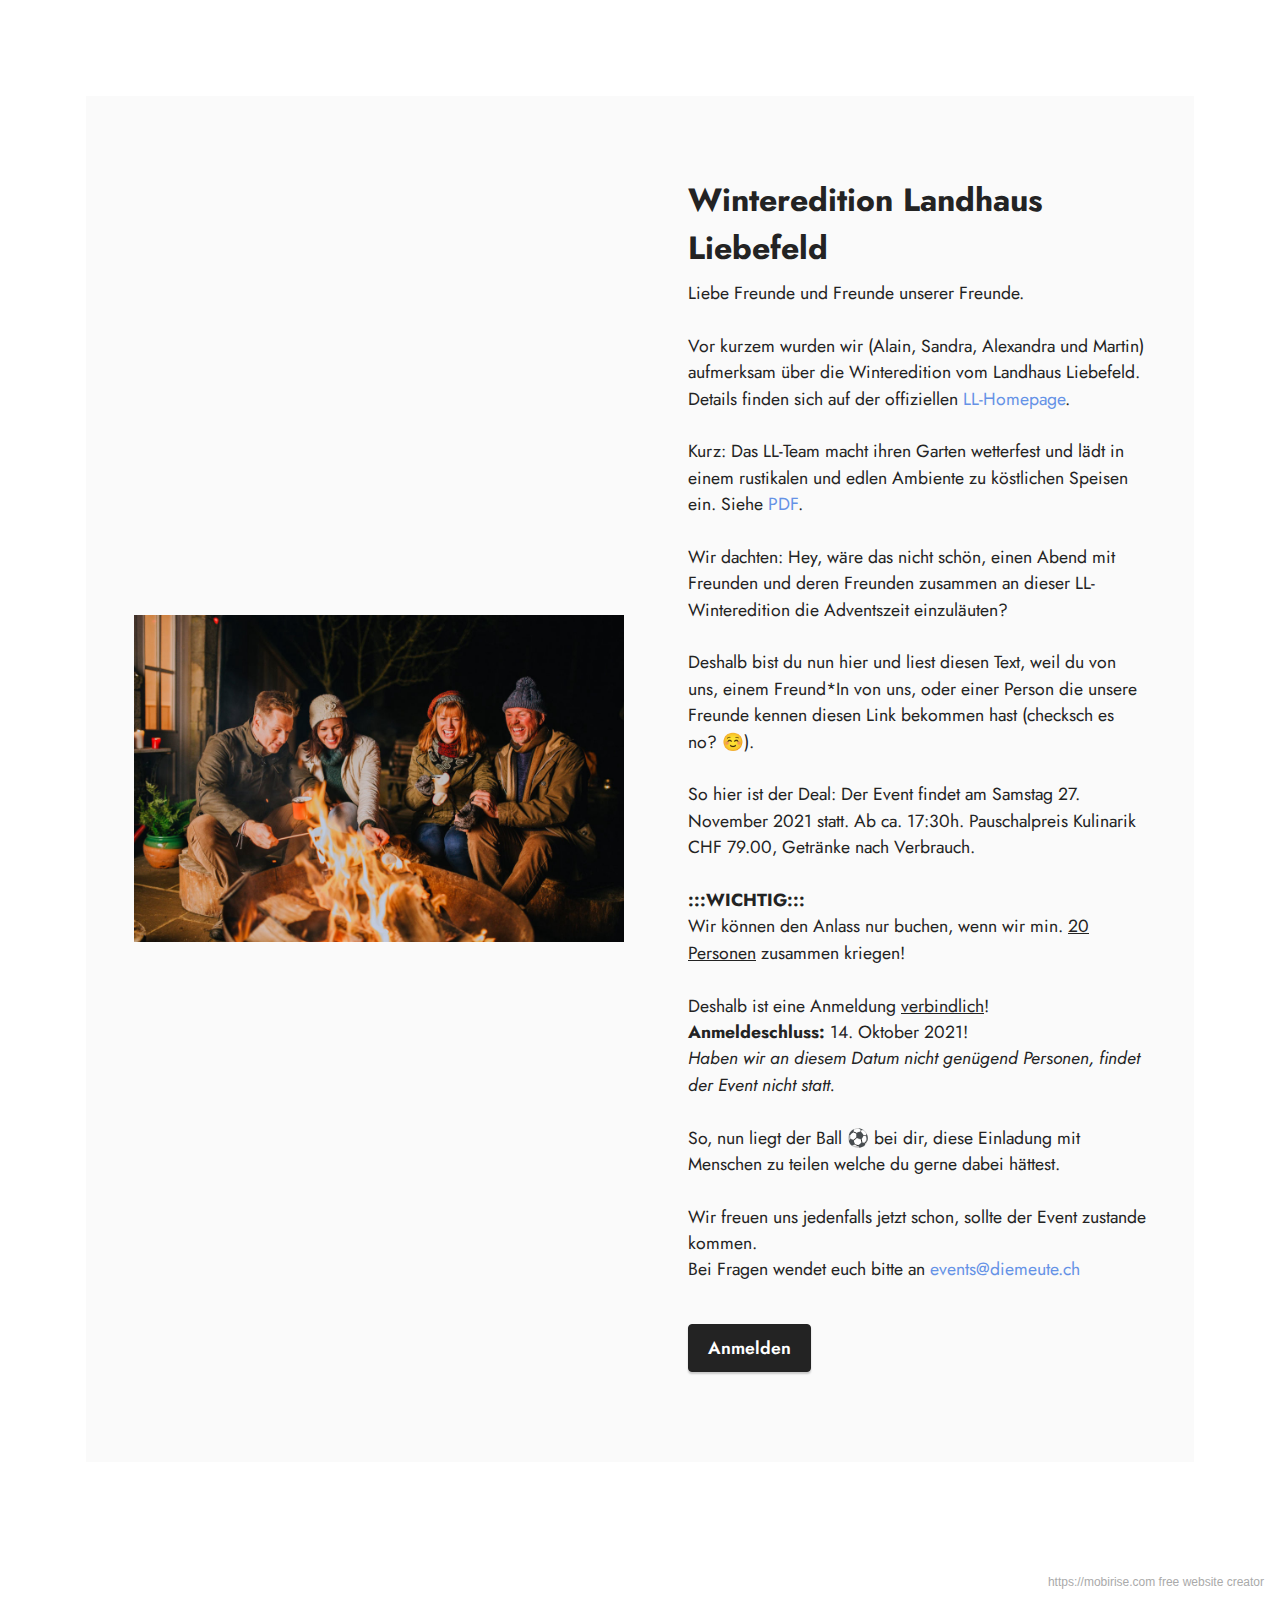
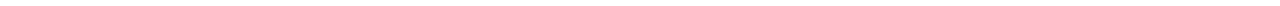
==== export/winter21.html @ 548702df "update" ====
<!DOCTYPE html>
<html  >
<head>
  <!-- Site made with Mobirise Website Builder v5.4.1, https://mobirise.com -->
  <meta charset="UTF-8">
  <meta http-equiv="X-UA-Compatible" content="IE=edge">
  <meta name="generator" content="Mobirise v5.4.1, mobirise.com">
  <meta name="viewport" content="width=device-width, initial-scale=1, minimum-scale=1">
  <link rel="shortcut icon" href="assets/images/logo5.png" type="image/x-icon">
  <meta name="description" content="Winter-Event Landhaus Liebefeld">
  
  
  <title>Winter-Event Landhaus Liebefeld</title>
  <link rel="stylesheet" href="assets/bootstrap/css/bootstrap.min.css">
  <link rel="stylesheet" href="assets/bootstrap/css/bootstrap-grid.min.css">
  <link rel="stylesheet" href="assets/bootstrap/css/bootstrap-reboot.min.css">
  <link rel="stylesheet" href="assets/theme/css/style.css">
  <link rel="preload" href="https://fonts.googleapis.com/css?family=Jost:100,200,300,400,500,600,700,800,900,100i,200i,300i,400i,500i,600i,700i,800i,900i&display=swap" as="style" onload="this.onload=null;this.rel='stylesheet'">
  <noscript><link rel="stylesheet" href="https://fonts.googleapis.com/css?family=Jost:100,200,300,400,500,600,700,800,900,100i,200i,300i,400i,500i,600i,700i,800i,900i&display=swap"></noscript>
  <link rel="preload" as="style" href="assets/mobirise/css/mbr-additional.css"><link rel="stylesheet" href="assets/mobirise/css/mbr-additional.css" type="text/css">
  
  
  
  
</head>
<body>

<!-- Analytics -->
<!-- Cloudflare Web Analytics --><script defer src='https://static.cloudflareinsights.com/beacon.min.js' data-cf-beacon='{"token": "193c8b70cf46403b97b9dc5d994a08aa"}'></script><!-- End Cloudflare Web Analytics -->
<!-- /Analytics -->


  
  <section data-bs-version="5.1" class="features16 cid-sJLNBkLVRf" id="features17-2">
    

    
    <div class="container">
        <div class="content-wrapper">
            <div class="row align-items-center">
                <div class="col-12 col-lg-6">
                    <div class="image-wrapper">
                        <img src="assets/images/55a46e72cff940a5026ecbb08f907d67-frontbild-website-1-1160x774.jpg" alt="bild leute um feuerschale">
                    </div>
                </div>
                <div class="col-12 col-lg">
                    <div class="text-wrapper">
                        <h6 class="card-title mbr-fonts-style display-5"><strong>Winteredition Landhaus Liebefeld</strong></h6>
                        <p class="mbr-text mbr-fonts-style mb-4 display-4">
                            Liebe Freunde und Freunde unserer Freunde.&nbsp;<br><br>Vor kurzem wurden wir (Alain, Sandra, Alexandra und Martin) aufmerksam über die Winteredition vom Landhaus Liebefeld. Details finden sich auf der offiziellen <a href="https://www.landhaus-liebefeld.ch/index.php/winteredition-landhaus" class="text-primary" target="_blank">LL-Homepage</a>.<br><br>Kurz: Das LL-Team macht ihren Garten wetterfest und lädt in einem rustikalen und edlen Ambiente zu köstlichen Speisen ein. Siehe <a href="https://www.landhaus-liebefeld.ch/images/Downloads/NEW_Winteredition_Landhaus_Liebefeld.pdf" class="text-primary" target="_blank">PDF</a>.<br><br>Wir dachten: Hey, wäre das nicht schön, einen Abend mit Freunden und deren Freunden zusammen an dieser LL-Winteredition die Adventszeit einzuläuten?<br><br>Deshalb bist du nun hier und liest diesen Text, weil du von uns, einem Freund*In von uns, oder einer Person die unsere Freunde kennen diesen Link bekommen hast (checksch es no? ☺️).<br><br>So hier ist der Deal: Der Event findet am Samstag 27. November 2021 statt. Ab ca. 17:30h. Pauschalpreis Kulinarik CHF 79.00, Getränke nach Verbrauch.&nbsp;<br><br><strong>:::WICHTIG:::</strong><br>Wir können den Anlass nur buchen, wenn wir min. <u style="">20 Personen</u> zusammen kriegen!&nbsp;<br><br>Deshalb ist eine Anmeldung <u>verbindlich</u>! <br><strong>Anmeldeschluss:</strong> 14. Oktober 2021! <br><em>Haben wir an diesem Datum nicht genügend Personen, findet der Event nicht statt.&nbsp;</em><br><br>So, nun liegt der Ball ⚽️ bei dir, diese Einladung mit Menschen zu teilen welche du gerne dabei hättest.<br><br>Wir freuen uns jedenfalls jetzt schon, sollte der Event zustande kommen.<br>Bei Fragen wendet euch bitte an <a href="mailto:events@diemeute.ch" class="text-primary">events@diemeute.ch</a></p>
                        <div class="mbr-section-btn mt-3"><a class="btn btn-black display-4" href="https://mobiri.se">Anmelden</a></div>
                    </div>
                </div>
            </div>
        </div>
    </div>
</section><section style="background-color: #fff; font-family: -apple-system, BlinkMacSystemFont, 'Segoe UI', 'Roboto', 'Helvetica Neue', Arial, sans-serif; color:#aaa; font-size:12px; padding: 0; align-items: center; display: flex;"><a href="https://mobirise.site/a" style="flex: 1 1; height: 3rem; padding-left: 1rem;"></a><p style="flex: 0 0 auto; margin:0; padding-right:1rem;"><a href="https://mobirise.site" style="color:#aaa;">https://mobirise.com</a> free website creator</p></section><script src="assets/bootstrap/js/bootstrap.bundle.min.js"></script>  <script src="assets/smoothscroll/smooth-scroll.js"></script>  <script src="assets/ytplayer/index.js"></script>  <script src="assets/theme/js/script.js"></script>  
  
  
</body>
</html>
---- export/assets/theme/css/style.css ----
@charset "UTF-8";
section {
  background-color: #ffffff;
}

body {
  font-style: normal;
  line-height: 1.5;
  font-weight: 400;
  color: #232323;
  position: relative;
}

button {
  background-color: transparent;
  border-color: transparent;
}

section,
.container,
.container-fluid {
  position: relative;
  word-wrap: break-word;
}

a.mbr-iconfont:hover {
  text-decoration: none;
}

.article .lead p,
.article .lead ul,
.article .lead ol,
.article .lead pre,
.article .lead blockquote {
  margin-bottom: 0;
}

a {
  font-style: normal;
  font-weight: 400;
  cursor: pointer;
}
a, a:hover {
  text-decoration: none;
}

.mbr-section-title {
  font-style: normal;
  line-height: 1.3;
}

.mbr-section-subtitle {
  line-height: 1.3;
}

.mbr-text {
  font-style: normal;
  line-height: 1.7;
}

h1,
h2,
h3,
h4,
h5,
h6,
.display-1,
.display-2,
.display-4,
.display-5,
.display-7,
span,
p,
a {
  line-height: 1;
  word-break: break-word;
  word-wrap: break-word;
  font-weight: 400;
}

b,
strong {
  font-weight: bold;
}

input:-webkit-autofill, input:-webkit-autofill:hover, input:-webkit-autofill:focus, input:-webkit-autofill:active {
  transition-delay: 9999s;
  -webkit-transition-property: background-color, color;
  transition-property: background-color, color;
}

textarea[type=hidden] {
  display: none;
}

section {
  background-position: 50% 50%;
  background-repeat: no-repeat;
  background-size: cover;
}
section .mbr-background-video,
section .mbr-background-video-preview {
  position: absolute;
  bottom: 0;
  left: 0;
  right: 0;
  top: 0;
}

.hidden {
  visibility: hidden;
}

.mbr-z-index20 {
  z-index: 20;
}

/*! Base colors */
.mbr-white {
  color: #ffffff;
}

.mbr-black {
  color: #111111;
}

.mbr-bg-white {
  background-color: #ffffff;
}

.mbr-bg-black {
  background-color: #000000;
}

/*! Text-aligns */
.align-left {
  text-align: left;
}

.align-center {
  text-align: center;
}

.align-right {
  text-align: right;
}

/*! Font-weight  */
.mbr-light {
  font-weight: 300;
}

.mbr-regular {
  font-weight: 400;
}

.mbr-semibold {
  font-weight: 500;
}

.mbr-bold {
  font-weight: 700;
}

/*! Media  */
.media-content {
  flex-basis: 100%;
}

.media-container-row {
  display: flex;
  flex-direction: row;
  flex-wrap: wrap;
  justify-content: center;
  align-content: center;
  align-items: start;
}
.media-container-row .media-size-item {
  width: 400px;
}

.media-container-column {
  display: flex;
  flex-direction: column;
  flex-wrap: wrap;
  justify-content: center;
  align-content: center;
  align-items: stretch;
}
.media-container-column > * {
  width: 100%;
}

@media (min-width: 992px) {
  .media-container-row {
    flex-wrap: nowrap;
  }
}
figure {
  margin-bottom: 0;
  overflow: hidden;
}

figure[mbr-media-size] {
  transition: width 0.1s;
}

img,
iframe {
  display: block;
  width: 100%;
}

.card {
  background-color: transparent;
  border: none;
}

.card-box {
  width: 100%;
}

.card-img {
  text-align: center;
  flex-shrink: 0;
  -webkit-flex-shrink: 0;
}

.media {
  max-width: 100%;
  margin: 0 auto;
}

.mbr-figure {
  align-self: center;
}

.media-container > div {
  max-width: 100%;
}

.mbr-figure img,
.card-img img {
  width: 100%;
}

@media (max-width: 991px) {
  .media-size-item {
    width: auto !important;
  }

  .media {
    width: auto;
  }

  .mbr-figure {
    width: 100% !important;
  }
}
/*! Buttons */
.mbr-section-btn {
  margin-left: -0.6rem;
  margin-right: -0.6rem;
  font-size: 0;
}

.btn {
  font-weight: 600;
  border-width: 1px;
  font-style: normal;
  margin: 0.6rem 0.6rem;
  white-space: normal;
  transition: all 0.2s ease-in-out;
  display: inline-flex;
  align-items: center;
  justify-content: center;
  word-break: break-word;
}

.btn-sm {
  font-weight: 600;
  letter-spacing: 0px;
  transition: all 0.3s ease-in-out;
}

.btn-md {
  font-weight: 600;
  letter-spacing: 0px;
  transition: all 0.3s ease-in-out;
}

.btn-lg {
  font-weight: 600;
  letter-spacing: 0px;
  transition: all 0.3s ease-in-out;
}

.btn-form {
  margin: 0;
}
.btn-form:hover {
  cursor: pointer;
}

nav .mbr-section-btn {
  margin-left: 0rem;
  margin-right: 0rem;
}

/*! Btn icon margin */
.btn .mbr-iconfont,
.btn.btn-sm .mbr-iconfont {
  order: 1;
  cursor: pointer;
  margin-left: 0.5rem;
  vertical-align: sub;
}

.btn.btn-md .mbr-iconfont,
.btn.btn-md .mbr-iconfont {
  margin-left: 0.8rem;
}

.mbr-regular {
  font-weight: 400;
}

.mbr-semibold {
  font-weight: 500;
}

.mbr-bold {
  font-weight: 700;
}

[type=submit] {
  -webkit-appearance: none;
}

/*! Full-screen */
.mbr-fullscreen .mbr-overlay {
  min-height: 100vh;
}

.mbr-fullscreen {
  display: flex;
  display: -moz-flex;
  display: -ms-flex;
  display: -o-flex;
  align-items: center;
  min-height: 100vh;
  padding-top: 3rem;
  padding-bottom: 3rem;
}

/*! Map */
.map {
  height: 25rem;
  position: relative;
}
.map iframe {
  width: 100%;
  height: 100%;
}

/*! Scroll to top arrow */
.mbr-arrow-up {
  bottom: 25px;
  right: 90px;
  position: fixed;
  text-align: right;
  z-index: 5000;
  color: #ffffff;
  font-size: 22px;
}

.mbr-arrow-up a {
  background: rgba(0, 0, 0, 0.2);
  border-radius: 50%;
  color: #fff;
  display: inline-block;
  height: 60px;
  width: 60px;
  border: 2px solid #fff;
  outline-style: none !important;
  position: relative;
  text-decoration: none;
  transition: all 0.3s ease-in-out;
  cursor: pointer;
  text-align: center;
}
.mbr-arrow-up a:hover {
  background-color: rgba(0, 0, 0, 0.4);
}
.mbr-arrow-up a i {
  line-height: 60px;
}

.mbr-arrow-up-icon {
  display: block;
  color: #fff;
}

.mbr-arrow-up-icon::before {
  content: "›";
  display: inline-block;
  font-family: serif;
  font-size: 22px;
  line-height: 1;
  font-style: normal;
  position: relative;
  top: 6px;
  left: -4px;
  transform: rotate(-90deg);
}

/*! Arrow Down */
.mbr-arrow {
  position: absolute;
  bottom: 45px;
  left: 50%;
  width: 60px;
  height: 60px;
  cursor: pointer;
  background-color: rgba(80, 80, 80, 0.5);
  border-radius: 50%;
  transform: translateX(-50%);
}
@media (max-width: 767px) {
  .mbr-arrow {
    display: none;
  }
}
.mbr-arrow > a {
  display: inline-block;
  text-decoration: none;
  outline-style: none;
  -webkit-animation: arrowdown 1.7s ease-in-out infinite;
          animation: arrowdown 1.7s ease-in-out infinite;
  color: #ffffff;
}
.mbr-arrow > a > i {
  position: absolute;
  top: -2px;
  left: 15px;
  font-size: 2rem;
}

#scrollToTop a i::before {
  content: "";
  position: absolute;
  display: block;
  border-bottom: 2.5px solid #fff;
  border-left: 2.5px solid #fff;
  width: 27.8%;
  height: 27.8%;
  left: 50%;
  top: 51%;
  transform: translateY(-30%) translateX(-50%) rotate(135deg);
}

@keyframes arrowdown {
  0% {
    transform: translateY(0px);
  }
  50% {
    transform: translateY(-5px);
  }
  100% {
    transform: translateY(0px);
  }
}
@-webkit-keyframes arrowdown {
  0% {
    transform: translateY(0px);
  }
  50% {
    transform: translateY(-5px);
  }
  100% {
    transform: translateY(0px);
  }
}
@media (max-width: 500px) {
  .mbr-arrow-up {
    left: 0;
    right: 0;
    text-align: center;
  }
}
/*Gradients animation*/
@keyframes gradient-animation {
  from {
    background-position: 0% 100%;
    -webkit-animation-timing-function: ease-in-out;
            animation-timing-function: ease-in-out;
  }
  to {
    background-position: 100% 0%;
    -webkit-animation-timing-function: ease-in-out;
            animation-timing-function: ease-in-out;
  }
}
@-webkit-keyframes gradient-animation {
  from {
    background-position: 0% 100%;
    -webkit-animation-timing-function: ease-in-out;
            animation-timing-function: ease-in-out;
  }
  to {
    background-position: 100% 0%;
    -webkit-animation-timing-function: ease-in-out;
            animation-timing-function: ease-in-out;
  }
}
.bg-gradient {
  background-size: 200% 200%;
  animation: gradient-animation 5s infinite alternate;
  -webkit-animation: gradient-animation 5s infinite alternate;
}

.menu .navbar-brand {
  display: -webkit-flex;
}
.menu .navbar-brand span {
  display: flex;
  display: -webkit-flex;
}
.menu .navbar-brand .navbar-caption-wrap {
  display: -webkit-flex;
}
.menu .navbar-brand .navbar-logo img {
  display: -webkit-flex;
  width: auto;
}
@media (min-width: 768px) and (max-width: 991px) {
  .menu .navbar-toggleable-sm .navbar-nav {
    display: -ms-flexbox;
  }
}
@media (max-width: 991px) {
  .menu .navbar-collapse {
    max-height: 93.5vh;
  }
  .menu .navbar-collapse.show {
    overflow: auto;
  }
}
@media (min-width: 992px) {
  .menu .navbar-nav.nav-dropdown {
    display: -webkit-flex;
  }
  .menu .navbar-toggleable-sm .navbar-collapse {
    display: -webkit-flex !important;
  }
  .menu .collapsed .navbar-collapse {
    max-height: 93.5vh;
  }
  .menu .collapsed .navbar-collapse.show {
    overflow: auto;
  }
}
@media (max-width: 767px) {
  .menu .navbar-collapse {
    max-height: 80vh;
  }
}

.nav-link .mbr-iconfont {
  margin-right: 0.5rem;
}

.navbar {
  display: -webkit-flex;
  -webkit-flex-wrap: wrap;
  -webkit-align-items: center;
  -webkit-justify-content: space-between;
}

.navbar-collapse {
  -webkit-flex-basis: 100%;
  -webkit-flex-grow: 1;
  -webkit-align-items: center;
}

.nav-dropdown .link {
  padding: 0.667em 1.667em !important;
  margin: 0 !important;
}

.nav {
  display: -webkit-flex;
  -webkit-flex-wrap: wrap;
}

.row {
  display: -webkit-flex;
  -webkit-flex-wrap: wrap;
}

.justify-content-center {
  -webkit-justify-content: center;
}

.form-inline {
  display: -webkit-flex;
}

.card-wrapper {
  -webkit-flex: 1;
}

.carousel-control {
  z-index: 10;
  display: -webkit-flex;
}

.carousel-controls {
  display: -webkit-flex;
}

.media {
  display: -webkit-flex;
}

.form-group:focus {
  outline: none;
}

.jq-selectbox__select {
  padding: 7px 0;
  position: relative;
}

.jq-selectbox__dropdown {
  overflow: hidden;
  border-radius: 10px;
  position: absolute;
  top: 100%;
  left: 0 !important;
  width: 100% !important;
}

.jq-selectbox__trigger-arrow {
  right: 0;
  transform: translateY(-50%);
}

.jq-selectbox li {
  padding: 1.07em 0.5em;
}

input[type=range] {
  padding-left: 0 !important;
  padding-right: 0 !important;
}

.modal-dialog,
.modal-content {
  height: 100%;
}

.modal-dialog .carousel-inner {
  height: calc(100vh - 1.75rem);
}
@media (max-width: 575px) {
  .modal-dialog .carousel-inner {
    height: calc(100vh - 1rem);
  }
}

.carousel-item {
  text-align: center;
}

.carousel-item img {
  margin: auto;
}

.navbar-toggler {
  align-self: flex-start;
  padding: 0.25rem 0.75rem;
  font-size: 1.25rem;
  line-height: 1;
  background: transparent;
  border: 1px solid transparent;
  border-radius: 0.25rem;
}

.navbar-toggler:focus,
.navbar-toggler:hover {
  text-decoration: none;
  box-shadow: none;
}

.navbar-toggler-icon {
  display: inline-block;
  width: 1.5em;
  height: 1.5em;
  vertical-align: middle;
  content: "";
  background: no-repeat center center;
  background-size: 100% 100%;
}

.navbar-toggler-left {
  position: absolute;
  left: 1rem;
}

.navbar-toggler-right {
  position: absolute;
  right: 1rem;
}

.card-img {
  width: auto;
}

.menu .navbar.collapsed:not(.beta-menu) {
  flex-direction: column;
}

.carousel-item.active,
.carousel-item-next,
.carousel-item-prev {
  display: flex;
}

.note-air-layout .dropup .dropdown-menu,
.note-air-layout .navbar-fixed-bottom .dropdown .dropdown-menu {
  bottom: initial !important;
}

html,
body {
  height: auto;
  min-height: 100vh;
}

.dropup .dropdown-toggle::after {
  display: none;
}

.form-asterisk {
  font-family: initial;
  position: absolute;
  top: -2px;
  font-weight: normal;
}

.form-control-label {
  position: relative;
  cursor: pointer;
  margin-bottom: 0.357em;
  padding: 0;
}

.alert {
  color: #ffffff;
  border-radius: 0;
  border: 0;
  font-size: 1.1rem;
  line-height: 1.5;
  margin-bottom: 1.875rem;
  padding: 1.25rem;
  position: relative;
  text-align: center;
}
.alert.alert-form::after {
  background-color: inherit;
  bottom: -7px;
  content: "";
  display: block;
  height: 14px;
  left: 50%;
  margin-left: -7px;
  position: absolute;
  transform: rotate(45deg);
  width: 14px;
}

.form-control {
  background-color: #ffffff;
  background-clip: border-box;
  color: #232323;
  line-height: 1rem !important;
  height: auto;
  padding: 0.6rem 1.2rem;
  transition: border-color 0.25s ease 0s;
  border: 1px solid transparent !important;
  border-radius: 4px;
  box-shadow: rgba(0, 0, 0, 0.07) 0px 1px 1px 0px, rgba(0, 0, 0, 0.07) 0px 1px 3px 0px, rgba(0, 0, 0, 0.03) 0px 0px 0px 1px;
}
.form-active .form-control:invalid {
  border-color: red;
}

form .row {
  margin-left: -0.6rem;
  margin-right: -0.6rem;
}
form .row [class*=col] {
  padding-left: 0.6rem;
  padding-right: 0.6rem;
}

form .mbr-section-btn {
  margin: 0;
  padding-left: 0.6rem;
  padding-right: 0.6rem;
}

form .btn {
  display: flex;
  padding: 0.6rem 1.2rem;
  margin: 0;
}

form .form-check-input {
  margin-top: 0.5;
}

textarea.form-control {
  line-height: 1.5rem !important;
}

.form-group {
  margin-bottom: 1.2rem;
}

.form-control,
form .btn {
  min-height: 48px;
}

.gdpr-block label span.textGDPR input[name=gdpr] {
  top: 7px;
}

.form-control:focus {
  box-shadow: none;
}

:focus {
  outline: none;
}

.mbr-overlay {
  background-color: #000;
  bottom: 0;
  left: 0;
  opacity: 0.5;
  position: absolute;
  right: 0;
  top: 0;
  z-index: 0;
  pointer-events: none;
}

blockquote {
  font-style: italic;
  padding: 3rem;
  font-size: 1.09rem;
  position: relative;
  border-left: 3px solid;
}

ul,
ol,
pre,
blockquote {
  margin-bottom: 2.3125rem;
}

.mt-4 {
  margin-top: 2rem !important;
}

.mb-4 {
  margin-bottom: 2rem !important;
}

@media (min-width: 992px) {
  .container {
    padding-left: 16px;
    padding-right: 16px;
  }

  .row {
    margin-left: -16px;
    margin-right: -16px;
  }
  .row > [class*=col] {
    padding-left: 16px;
    padding-right: 16px;
  }
}
@media (min-width: 768px) {
  .container-fluid {
    padding-left: 32px;
    padding-right: 32px;
  }
}
@media (min-width: 768px) and (max-width: 991px) {
  .mbr-container {
    padding-left: 32px;
    padding-right: 32px;
  }
}
@media (max-width: 767px) {
  .mbr-container {
    padding-left: 16px;
    padding-right: 16px;
  }
}
.card-wrapper,
.item-wrapper {
  overflow: hidden;
}

.app-video-wrapper > img {
  opacity: 1;
}

.item {
  position: relative;
}

.dropdown-menu .dropdown-menu {
  left: 100%;
}

.dropdown-item + .dropdown-menu {
  display: none;
}

.dropdown-item:hover + .dropdown-menu,
.dropdown-menu:hover {
  display: block;
}.engine {
	position: absolute;
	text-indent: -2400px;
	text-align: center;
	padding: 0;
	top: 0;
	left: -2400px;
}
---- export/assets/mobirise/css/mbr-additional.css ----
body {
  font-family: Jost;
}
.display-1 {
  font-family: 'Jost', sans-serif;
  font-size: 4.6rem;
  line-height: 1.1;
}
.display-1 > .mbr-iconfont {
  font-size: 5.75rem;
}
.display-2 {
  font-family: 'Jost', sans-serif;
  font-size: 3rem;
  line-height: 1.1;
}
.display-2 > .mbr-iconfont {
  font-size: 3.75rem;
}
.display-4 {
  font-family: 'Jost', sans-serif;
  font-size: 1.1rem;
  line-height: 1.5;
}
.display-4 > .mbr-iconfont {
  font-size: 1.375rem;
}
.display-5 {
  font-family: 'Jost', sans-serif;
  font-size: 2rem;
  line-height: 1.5;
}
.display-5 > .mbr-iconfont {
  font-size: 2.5rem;
}
.display-7 {
  font-family: 'Jost', sans-serif;
  font-size: 1.2rem;
  line-height: 1.5;
}
.display-7 > .mbr-iconfont {
  font-size: 1.5rem;
}
/* ---- Fluid typography for mobile devices ---- */
/* 1.4 - font scale ratio ( bootstrap == 1.42857 ) */
/* 100vw - current viewport width */
/* (48 - 20)  48 == 48rem == 768px, 20 == 20rem == 320px(minimal supported viewport) */
/* 0.65 - min scale variable, may vary */
@media (max-width: 992px) {
  .display-1 {
    font-size: 3.68rem;
  }
}
@media (max-width: 768px) {
  .display-1 {
    font-size: 3.22rem;
    font-size: calc( 2.26rem + (4.6 - 2.26) * ((100vw - 20rem) / (48 - 20)));
    line-height: calc( 1.1 * (2.26rem + (4.6 - 2.26) * ((100vw - 20rem) / (48 - 20))));
  }
  .display-2 {
    font-size: 2.4rem;
    font-size: calc( 1.7rem + (3 - 1.7) * ((100vw - 20rem) / (48 - 20)));
    line-height: calc( 1.3 * (1.7rem + (3 - 1.7) * ((100vw - 20rem) / (48 - 20))));
  }
  .display-4 {
    font-size: 0.88rem;
    font-size: calc( 1.0350000000000001rem + (1.1 - 1.0350000000000001) * ((100vw - 20rem) / (48 - 20)));
    line-height: calc( 1.4 * (1.0350000000000001rem + (1.1 - 1.0350000000000001) * ((100vw - 20rem) / (48 - 20))));
  }
  .display-5 {
    font-size: 1.6rem;
    font-size: calc( 1.35rem + (2 - 1.35) * ((100vw - 20rem) / (48 - 20)));
    line-height: calc( 1.4 * (1.35rem + (2 - 1.35) * ((100vw - 20rem) / (48 - 20))));
  }
  .display-7 {
    font-size: 0.96rem;
    font-size: calc( 1.07rem + (1.2 - 1.07) * ((100vw - 20rem) / (48 - 20)));
    line-height: calc( 1.4 * (1.07rem + (1.2 - 1.07) * ((100vw - 20rem) / (48 - 20))));
  }
}
/* Buttons */
.btn {
  padding: 0.6rem 1.2rem;
  border-radius: 4px;
}
.btn-sm {
  padding: 0.6rem 1.2rem;
  border-radius: 4px;
}
.btn-md {
  padding: 0.6rem 1.2rem;
  border-radius: 4px;
}
.btn-lg {
  padding: 1rem 2.6rem;
  border-radius: 4px;
}
.bg-primary {
  background-color: #6592e6 !important;
}
.bg-success {
  background-color: #40b0bf !important;
}
.bg-info {
  background-color: #47b5ed !important;
}
.bg-warning {
  background-color: #ffe161 !important;
}
.bg-danger {
  background-color: #ff9966 !important;
}
.btn-primary,
.btn-primary:active {
  background-color: #6592e6 !important;
  border-color: #6592e6 !important;
  color: #ffffff !important;
  box-shadow: 0 2px 2px 0 rgba(0, 0, 0, 0.2);
}
.btn-primary:hover,
.btn-primary:focus,
.btn-primary.focus,
.btn-primary.active {
  color: #ffffff !important;
  background-color: #2260d2 !important;
  border-color: #2260d2 !important;
  box-shadow: 0 2px 5px 0 rgba(0, 0, 0, 0.2);
}
.btn-primary.disabled,
.btn-primary:disabled {
  color: #ffffff !important;
  background-color: #2260d2 !important;
  border-color: #2260d2 !important;
}
.btn-secondary,
.btn-secondary:active {
  background-color: #ff6666 !important;
  border-color: #ff6666 !important;
  color: #ffffff !important;
  box-shadow: 0 2px 2px 0 rgba(0, 0, 0, 0.2);
}
.btn-secondary:hover,
.btn-secondary:focus,
.btn-secondary.focus,
.btn-secondary.active {
  color: #ffffff !important;
  background-color: #ff0f0f !important;
  border-color: #ff0f0f !important;
  box-shadow: 0 2px 5px 0 rgba(0, 0, 0, 0.2);
}
.btn-secondary.disabled,
.btn-secondary:disabled {
  color: #ffffff !important;
  background-color: #ff0f0f !important;
  border-color: #ff0f0f !important;
}
.btn-info,
.btn-info:active {
  background-color: #47b5ed !important;
  border-color: #47b5ed !important;
  color: #ffffff !important;
  box-shadow: 0 2px 2px 0 rgba(0, 0, 0, 0.2);
}
.btn-info:hover,
.btn-info:focus,
.btn-info.focus,
.btn-info.active {
  color: #ffffff !important;
  background-color: #148cca !important;
  border-color: #148cca !important;
  box-shadow: 0 2px 5px 0 rgba(0, 0, 0, 0.2);
}
.btn-info.disabled,
.btn-info:disabled {
  color: #ffffff !important;
  background-color: #148cca !important;
  border-color: #148cca !important;
}
.btn-success,
.btn-success:active {
  background-color: #40b0bf !important;
  border-color: #40b0bf !important;
  color: #ffffff !important;
  box-shadow: 0 2px 2px 0 rgba(0, 0, 0, 0.2);
}
.btn-success:hover,
.btn-success:focus,
.btn-success.focus,
.btn-success.active {
  color: #ffffff !important;
  background-color: #2a747e !important;
  border-color: #2a747e !important;
  box-shadow: 0 2px 5px 0 rgba(0, 0, 0, 0.2);
}
.btn-success.disabled,
.btn-success:disabled {
  color: #ffffff !important;
  background-color: #2a747e !important;
  border-color: #2a747e !important;
}
.btn-warning,
.btn-warning:active {
  background-color: #ffe161 !important;
  border-color: #ffe161 !important;
  color: #614f00 !important;
  box-shadow: 0 2px 2px 0 rgba(0, 0, 0, 0.2);
}
.btn-warning:hover,
.btn-warning:focus,
.btn-warning.focus,
.btn-warning.active {
  color: #0a0800 !important;
  background-color: #ffd10a !important;
  border-color: #ffd10a !important;
  box-shadow: 0 2px 5px 0 rgba(0, 0, 0, 0.2);
}
.btn-warning.disabled,
.btn-warning:disabled {
  color: #614f00 !important;
  background-color: #ffd10a !important;
  border-color: #ffd10a !important;
}
.btn-danger,
.btn-danger:active {
  background-color: #ff9966 !important;
  border-color: #ff9966 !important;
  color: #ffffff !important;
  box-shadow: 0 2px 2px 0 rgba(0, 0, 0, 0.2);
}
.btn-danger:hover,
.btn-danger:focus,
.btn-danger.focus,
.btn-danger.active {
  color: #ffffff !important;
  background-color: #ff5f0f !important;
  border-color: #ff5f0f !important;
  box-shadow: 0 2px 5px 0 rgba(0, 0, 0, 0.2);
}
.btn-danger.disabled,
.btn-danger:disabled {
  color: #ffffff !important;
  background-color: #ff5f0f !important;
  border-color: #ff5f0f !important;
}
.btn-white,
.btn-white:active {
  background-color: #fafafa !important;
  border-color: #fafafa !important;
  color: #7a7a7a !important;
  box-shadow: 0 2px 2px 0 rgba(0, 0, 0, 0.2);
}
.btn-white:hover,
.btn-white:focus,
.btn-white.focus,
.btn-white.active {
  color: #4f4f4f !important;
  background-color: #cfcfcf !important;
  border-color: #cfcfcf !important;
  box-shadow: 0 2px 5px 0 rgba(0, 0, 0, 0.2);
}
.btn-white.disabled,
.btn-white:disabled {
  color: #7a7a7a !important;
  background-color: #cfcfcf !important;
  border-color: #cfcfcf !important;
}
.btn-black,
.btn-black:active {
  background-color: #232323 !important;
  border-color: #232323 !important;
  color: #ffffff !important;
  box-shadow: 0 2px 2px 0 rgba(0, 0, 0, 0.2);
}
.btn-black:hover,
.btn-black:focus,
.btn-black.focus,
.btn-black.active {
  color: #ffffff !important;
  background-color: #000000 !important;
  border-color: #000000 !important;
  box-shadow: 0 2px 5px 0 rgba(0, 0, 0, 0.2);
}
.btn-black.disabled,
.btn-black:disabled {
  color: #ffffff !important;
  background-color: #000000 !important;
  border-color: #000000 !important;
}
.btn-primary-outline,
.btn-primary-outline:active {
  background-color: transparent !important;
  border-color: transparent;
  color: #6592e6;
}
.btn-primary-outline:hover,
.btn-primary-outline:focus,
.btn-primary-outline.focus,
.btn-primary-outline.active {
  color: #2260d2 !important;
  background-color: transparent!important;
  border-color: transparent!important;
  box-shadow: none!important;
}
.btn-primary-outline.disabled,
.btn-primary-outline:disabled {
  color: #ffffff !important;
  background-color: #6592e6 !important;
  border-color: #6592e6 !important;
}
.btn-secondary-outline,
.btn-secondary-outline:active {
  background-color: transparent !important;
  border-color: transparent;
  color: #ff6666;
}
.btn-secondary-outline:hover,
.btn-secondary-outline:focus,
.btn-secondary-outline.focus,
.btn-secondary-outline.active {
  color: #ff0f0f !important;
  background-color: transparent!important;
  border-color: transparent!important;
  box-shadow: none!important;
}
.btn-secondary-outline.disabled,
.btn-secondary-outline:disabled {
  color: #ffffff !important;
  background-color: #ff6666 !important;
  border-color: #ff6666 !important;
}
.btn-info-outline,
.btn-info-outline:active {
  background-color: transparent !important;
  border-color: transparent;
  color: #47b5ed;
}
.btn-info-outline:hover,
.btn-info-outline:focus,
.btn-info-outline.focus,
.btn-info-outline.active {
  color: #148cca !important;
  background-color: transparent!important;
  border-color: transparent!important;
  box-shadow: none!important;
}
.btn-info-outline.disabled,
.btn-info-outline:disabled {
  color: #ffffff !important;
  background-color: #47b5ed !important;
  border-color: #47b5ed !important;
}
.btn-success-outline,
.btn-success-outline:active {
  background-color: transparent !important;
  border-color: transparent;
  color: #40b0bf;
}
.btn-success-outline:hover,
.btn-success-outline:focus,
.btn-success-outline.focus,
.btn-success-outline.active {
  color: #2a747e !important;
  background-color: transparent!important;
  border-color: transparent!important;
  box-shadow: none!important;
}
.btn-success-outline.disabled,
.btn-success-outline:disabled {
  color: #ffffff !important;
  background-color: #40b0bf !important;
  border-color: #40b0bf !important;
}
.btn-warning-outline,
.btn-warning-outline:active {
  background-color: transparent !important;
  border-color: transparent;
  color: #ffe161;
}
.btn-warning-outline:hover,
.btn-warning-outline:focus,
.btn-warning-outline.focus,
.btn-warning-outline.active {
  color: #ffd10a !important;
  background-color: transparent!important;
  border-color: transparent!important;
  box-shadow: none!important;
}
.btn-warning-outline.disabled,
.btn-warning-outline:disabled {
  color: #614f00 !important;
  background-color: #ffe161 !important;
  border-color: #ffe161 !important;
}
.btn-danger-outline,
.btn-danger-outline:active {
  background-color: transparent !important;
  border-color: transparent;
  color: #ff9966;
}
.btn-danger-outline:hover,
.btn-danger-outline:focus,
.btn-danger-outline.focus,
.btn-danger-outline.active {
  color: #ff5f0f !important;
  background-color: transparent!important;
  border-color: transparent!important;
  box-shadow: none!important;
}
.btn-danger-outline.disabled,
.btn-danger-outline:disabled {
  color: #ffffff !important;
  background-color: #ff9966 !important;
  border-color: #ff9966 !important;
}
.btn-black-outline,
.btn-black-outline:active {
  background-color: transparent !important;
  border-color: transparent;
  color: #232323;
}
.btn-black-outline:hover,
.btn-black-outline:focus,
.btn-black-outline.focus,
.btn-black-outline.active {
  color: #000000 !important;
  background-color: transparent!important;
  border-color: transparent!important;
  box-shadow: none!important;
}
.btn-black-outline.disabled,
.btn-black-outline:disabled {
  color: #ffffff !important;
  background-color: #232323 !important;
  border-color: #232323 !important;
}
.btn-white-outline,
.btn-white-outline:active {
  background-color: transparent !important;
  border-color: transparent;
  color: #fafafa;
}
.btn-white-outline:hover,
.btn-white-outline:focus,
.btn-white-outline.focus,
.btn-white-outline.active {
  color: #cfcfcf !important;
  background-color: transparent!important;
  border-color: transparent!important;
  box-shadow: none!important;
}
.btn-white-outline.disabled,
.btn-white-outline:disabled {
  color: #7a7a7a !important;
  background-color: #fafafa !important;
  border-color: #fafafa !important;
}
.text-primary {
  color: #6592e6 !important;
}
.text-secondary {
  color: #ff6666 !important;
}
.text-success {
  color: #40b0bf !important;
}
.text-info {
  color: #47b5ed !important;
}
.text-warning {
  color: #ffe161 !important;
}
.text-danger {
  color: #ff9966 !important;
}
.text-white {
  color: #fafafa !important;
}
.text-black {
  color: #232323 !important;
}
a.text-primary:hover,
a.text-primary:focus,
a.text-primary.active {
  color: #205ac5 !important;
}
a.text-secondary:hover,
a.text-secondary:focus,
a.text-secondary.active {
  color: #ff0000 !important;
}
a.text-success:hover,
a.text-success:focus,
a.text-success.active {
  color: #266a73 !important;
}
a.text-info:hover,
a.text-info:focus,
a.text-info.active {
  color: #1283bc !important;
}
a.text-warning:hover,
a.text-warning:focus,
a.text-warning.active {
  color: #facb00 !important;
}
a.text-danger:hover,
a.text-danger:focus,
a.text-danger.active {
  color: #ff5500 !important;
}
a.text-white:hover,
a.text-white:focus,
a.text-white.active {
  color: #c7c7c7 !important;
}
a.text-black:hover,
a.text-black:focus,
a.text-black.active {
  color: #000000 !important;
}
a[class*="text-"]:not(.nav-link):not(.dropdown-item):not([role]):not(.navbar-caption) {
  position: relative;
  background-image: transparent;
  background-size: 10000px 2px;
  background-repeat: no-repeat;
  background-position: 0px 1.2em;
  background-position: -10000px 1.2em;
}
a[class*="text-"]:not(.nav-link):not(.dropdown-item):not([role]):not(.navbar-caption):hover {
  transition: background-position 2s ease-in-out;
  background-image: linear-gradient(currentColor 50%, currentColor 50%);
  background-position: 0px 1.2em;
}
.nav-tabs .nav-link.active {
  color: #6592e6;
}
.nav-tabs .nav-link:not(.active) {
  color: #232323;
}
.alert-success {
  background-color: #70c770;
}
.alert-info {
  background-color: #47b5ed;
}
.alert-warning {
  background-color: #ffe161;
}
.alert-danger {
  background-color: #ff9966;
}
.mbr-gallery-filter li.active .btn {
  background-color: #6592e6;
  border-color: #6592e6;
  color: #ffffff;
}
.mbr-gallery-filter li.active .btn:focus {
  box-shadow: none;
}
a,
a:hover {
  color: #6592e6;
}
.mbr-plan-header.bg-primary .mbr-plan-subtitle,
.mbr-plan-header.bg-primary .mbr-plan-price-desc {
  color: #ffffff;
}
.mbr-plan-header.bg-success .mbr-plan-subtitle,
.mbr-plan-header.bg-success .mbr-plan-price-desc {
  color: #a0d8df;
}
.mbr-plan-header.bg-info .mbr-plan-subtitle,
.mbr-plan-header.bg-info .mbr-plan-price-desc {
  color: #ffffff;
}
.mbr-plan-header.bg-warning .mbr-plan-subtitle,
.mbr-plan-header.bg-warning .mbr-plan-price-desc {
  color: #ffffff;
}
.mbr-plan-header.bg-danger .mbr-plan-subtitle,
.mbr-plan-header.bg-danger .mbr-plan-price-desc {
  color: #ffffff;
}
/* Scroll to top button*/
.scrollToTop_wraper {
  display: none;
}
.form-control {
  font-family: 'Jost', sans-serif;
  font-size: 1.1rem;
  line-height: 1.5;
  font-weight: 400;
}
.form-control > .mbr-iconfont {
  font-size: 1.375rem;
}
.form-control:hover,
.form-control:focus {
  box-shadow: rgba(0, 0, 0, 0.07) 0px 1px 1px 0px, rgba(0, 0, 0, 0.07) 0px 1px 3px 0px, rgba(0, 0, 0, 0.03) 0px 0px 0px 1px;
  border-color: #6592e6 !important;
}
.form-control:-webkit-input-placeholder {
  font-family: 'Jost', sans-serif;
  font-size: 1.1rem;
  line-height: 1.5;
  font-weight: 400;
}
.form-control:-webkit-input-placeholder > .mbr-iconfont {
  font-size: 1.375rem;
}
blockquote {
  border-color: #6592e6;
}
/* Forms */
.jq-selectbox li:hover,
.jq-selectbox li.selected {
  background-color: #6592e6;
  color: #ffffff;
}
.jq-number__spin {
  transition: 0.25s ease;
}
.jq-number__spin:hover {
  border-color: #6592e6;
}
.jq-selectbox .jq-selectbox__trigger-arrow,
.jq-number__spin.minus:after,
.jq-number__spin.plus:after {
  transition: 0.4s;
  border-top-color: #353535;
  border-bottom-color: #353535;
}
.jq-selectbox:hover .jq-selectbox__trigger-arrow,
.jq-number__spin.minus:hover:after,
.jq-number__spin.plus:hover:after {
  border-top-color: #6592e6;
  border-bottom-color: #6592e6;
}
.xdsoft_datetimepicker .xdsoft_calendar td.xdsoft_default,
.xdsoft_datetimepicker .xdsoft_calendar td.xdsoft_current,
.xdsoft_datetimepicker .xdsoft_timepicker .xdsoft_time_box > div > div.xdsoft_current {
  color: #ffffff !important;
  background-color: #6592e6 !important;
  box-shadow: none !important;
}
.xdsoft_datetimepicker .xdsoft_calendar td:hover,
.xdsoft_datetimepicker .xdsoft_timepicker .xdsoft_time_box > div > div:hover {
  color: #000000 !important;
  background: #ff6666 !important;
  box-shadow: none !important;
}
.lazy-bg {
  background-image: none !important;
}
.lazy-placeholder:not(section),
.lazy-none {
  display: block;
  position: relative;
  padding-bottom: 56.25%;
  width: 100%;
  height: auto;
}
iframe.lazy-placeholder,
.lazy-placeholder:after {
  content: '';
  position: absolute;
  width: 200px;
  height: 200px;
  background: transparent no-repeat center;
  background-size: contain;
  top: 50%;
  left: 50%;
  transform: translateX(-50%) translateY(-50%);
  background-image: url("data:image/svg+xml;charset=UTF-8,%3csvg width='32' height='32' viewBox='0 0 64 64' xmlns='http://www.w3.org/2000/svg' stroke='%236592e6' %3e%3cg fill='none' fill-rule='evenodd'%3e%3cg transform='translate(16 16)' stroke-width='2'%3e%3ccircle stroke-opacity='.5' cx='16' cy='16' r='16'/%3e%3cpath d='M32 16c0-9.94-8.06-16-16-16'%3e%3canimateTransform attributeName='transform' type='rotate' from='0 16 16' to='360 16 16' dur='1s' repeatCount='indefinite'/%3e%3c/path%3e%3c/g%3e%3c/g%3e%3c/svg%3e");
}
section.lazy-placeholder:after {
  opacity: 0.5;
}
body {
  overflow-x: hidden;
}
a {
  transition: color 0.6s;
}
.cid-sJLAVvxYhN {
  background-image: url("../../../assets/images/mbr-2.jpg");
}
.cid-sJLAVvxYhN .mbr-section-title {
  text-align: center;
  color: #fafafa;
}
.cid-sJLAVvxYhN .mbr-text,
.cid-sJLAVvxYhN .mbr-section-btn {
  color: #fafafa;
}
.cid-sJLNBkLVRf {
  padding-top: 6rem;
  padding-bottom: 6rem;
  background-color: #ffffff;
}
.cid-sJLNBkLVRf .content-wrapper {
  background: #fafafa;
}
@media (max-width: 991px) {
  .cid-sJLNBkLVRf .content-wrapper .image-wrapper {
    margin-bottom: 2rem;
  }
}
@media (max-width: 767px) {
  .cid-sJLNBkLVRf .content-wrapper {
    padding: 1rem;
  }
}
@media (min-width: 768px) and (max-width: 991px) {
  .cid-sJLNBkLVRf .content-wrapper {
    padding: 2rem;
  }
}
@media (min-width: 992px) {
  .cid-sJLNBkLVRf .content-wrapper {
    padding: 5rem 3rem;
  }
  .cid-sJLNBkLVRf .content-wrapper .text-wrapper {
    padding-left: 2rem;
  }
}
.cid-sJLNBkLVRf .image-wrapper img {
  width: 100%;
  object-fit: cover;
}
.cid-sJLNBkLVRf .mbr-text,
.cid-sJLNBkLVRf .mbr-section-btn {
  color: #232323;
}
---- export/assets/mobirise/css/mbr-additional.css ----
body {
  font-family: Jost;
}
.display-1 {
  font-family: 'Jost', sans-serif;
  font-size: 4.6rem;
  line-height: 1.1;
}
.display-1 > .mbr-iconfont {
  font-size: 5.75rem;
}
.display-2 {
  font-family: 'Jost', sans-serif;
  font-size: 3rem;
  line-height: 1.1;
}
.display-2 > .mbr-iconfont {
  font-size: 3.75rem;
}
.display-4 {
  font-family: 'Jost', sans-serif;
  font-size: 1.1rem;
  line-height: 1.5;
}
.display-4 > .mbr-iconfont {
  font-size: 1.375rem;
}
.display-5 {
  font-family: 'Jost', sans-serif;
  font-size: 2rem;
  line-height: 1.5;
}
.display-5 > .mbr-iconfont {
  font-size: 2.5rem;
}
.display-7 {
  font-family: 'Jost', sans-serif;
  font-size: 1.2rem;
  line-height: 1.5;
}
.display-7 > .mbr-iconfont {
  font-size: 1.5rem;
}
/* ---- Fluid typography for mobile devices ---- */
/* 1.4 - font scale ratio ( bootstrap == 1.42857 ) */
/* 100vw - current viewport width */
/* (48 - 20)  48 == 48rem == 768px, 20 == 20rem == 320px(minimal supported viewport) */
/* 0.65 - min scale variable, may vary */
@media (max-width: 992px) {
  .display-1 {
    font-size: 3.68rem;
  }
}
@media (max-width: 768px) {
  .display-1 {
    font-size: 3.22rem;
    font-size: calc( 2.26rem + (4.6 - 2.26) * ((100vw - 20rem) / (48 - 20)));
    line-height: calc( 1.1 * (2.26rem + (4.6 - 2.26) * ((100vw - 20rem) / (48 - 20))));
  }
  .display-2 {
    font-size: 2.4rem;
    font-size: calc( 1.7rem + (3 - 1.7) * ((100vw - 20rem) / (48 - 20)));
    line-height: calc( 1.3 * (1.7rem + (3 - 1.7) * ((100vw - 20rem) / (48 - 20))));
  }
  .display-4 {
    font-size: 0.88rem;
    font-size: calc( 1.0350000000000001rem + (1.1 - 1.0350000000000001) * ((100vw - 20rem) / (48 - 20)));
    line-height: calc( 1.4 * (1.0350000000000001rem + (1.1 - 1.0350000000000001) * ((100vw - 20rem) / (48 - 20))));
  }
  .display-5 {
    font-size: 1.6rem;
    font-size: calc( 1.35rem + (2 - 1.35) * ((100vw - 20rem) / (48 - 20)));
    line-height: calc( 1.4 * (1.35rem + (2 - 1.35) * ((100vw - 20rem) / (48 - 20))));
  }
  .display-7 {
    font-size: 0.96rem;
    font-size: calc( 1.07rem + (1.2 - 1.07) * ((100vw - 20rem) / (48 - 20)));
    line-height: calc( 1.4 * (1.07rem + (1.2 - 1.07) * ((100vw - 20rem) / (48 - 20))));
  }
}
/* Buttons */
.btn {
  padding: 0.6rem 1.2rem;
  border-radius: 4px;
}
.btn-sm {
  padding: 0.6rem 1.2rem;
  border-radius: 4px;
}
.btn-md {
  padding: 0.6rem 1.2rem;
  border-radius: 4px;
}
.btn-lg {
  padding: 1rem 2.6rem;
  border-radius: 4px;
}
.bg-primary {
  background-color: #6592e6 !important;
}
.bg-success {
  background-color: #40b0bf !important;
}
.bg-info {
  background-color: #47b5ed !important;
}
.bg-warning {
  background-color: #ffe161 !important;
}
.bg-danger {
  background-color: #ff9966 !important;
}
.btn-primary,
.btn-primary:active {
  background-color: #6592e6 !important;
  border-color: #6592e6 !important;
  color: #ffffff !important;
  box-shadow: 0 2px 2px 0 rgba(0, 0, 0, 0.2);
}
.btn-primary:hover,
.btn-primary:focus,
.btn-primary.focus,
.btn-primary.active {
  color: #ffffff !important;
  background-color: #2260d2 !important;
  border-color: #2260d2 !important;
  box-shadow: 0 2px 5px 0 rgba(0, 0, 0, 0.2);
}
.btn-primary.disabled,
.btn-primary:disabled {
  color: #ffffff !important;
  background-color: #2260d2 !important;
  border-color: #2260d2 !important;
}
.btn-secondary,
.btn-secondary:active {
  background-color: #ff6666 !important;
  border-color: #ff6666 !important;
  color: #ffffff !important;
  box-shadow: 0 2px 2px 0 rgba(0, 0, 0, 0.2);
}
.btn-secondary:hover,
.btn-secondary:focus,
.btn-secondary.focus,
.btn-secondary.active {
  color: #ffffff !important;
  background-color: #ff0f0f !important;
  border-color: #ff0f0f !important;
  box-shadow: 0 2px 5px 0 rgba(0, 0, 0, 0.2);
}
.btn-secondary.disabled,
.btn-secondary:disabled {
  color: #ffffff !important;
  background-color: #ff0f0f !important;
  border-color: #ff0f0f !important;
}
.btn-info,
.btn-info:active {
  background-color: #47b5ed !important;
  border-color: #47b5ed !important;
  color: #ffffff !important;
  box-shadow: 0 2px 2px 0 rgba(0, 0, 0, 0.2);
}
.btn-info:hover,
.btn-info:focus,
.btn-info.focus,
.btn-info.active {
  color: #ffffff !important;
  background-color: #148cca !important;
  border-color: #148cca !important;
  box-shadow: 0 2px 5px 0 rgba(0, 0, 0, 0.2);
}
.btn-info.disabled,
.btn-info:disabled {
  color: #ffffff !important;
  background-color: #148cca !important;
  border-color: #148cca !important;
}
.btn-success,
.btn-success:active {
  background-color: #40b0bf !important;
  border-color: #40b0bf !important;
  color: #ffffff !important;
  box-shadow: 0 2px 2px 0 rgba(0, 0, 0, 0.2);
}
.btn-success:hover,
.btn-success:focus,
.btn-success.focus,
.btn-success.active {
  color: #ffffff !important;
  background-color: #2a747e !important;
  border-color: #2a747e !important;
  box-shadow: 0 2px 5px 0 rgba(0, 0, 0, 0.2);
}
.btn-success.disabled,
.btn-success:disabled {
  color: #ffffff !important;
  background-color: #2a747e !important;
  border-color: #2a747e !important;
}
.btn-warning,
.btn-warning:active {
  background-color: #ffe161 !important;
  border-color: #ffe161 !important;
  color: #614f00 !important;
  box-shadow: 0 2px 2px 0 rgba(0, 0, 0, 0.2);
}
.btn-warning:hover,
.btn-warning:focus,
.btn-warning.focus,
.btn-warning.active {
  color: #0a0800 !important;
  background-color: #ffd10a !important;
  border-color: #ffd10a !important;
  box-shadow: 0 2px 5px 0 rgba(0, 0, 0, 0.2);
}
.btn-warning.disabled,
.btn-warning:disabled {
  color: #614f00 !important;
  background-color: #ffd10a !important;
  border-color: #ffd10a !important;
}
.btn-danger,
.btn-danger:active {
  background-color: #ff9966 !important;
  border-color: #ff9966 !important;
  color: #ffffff !important;
  box-shadow: 0 2px 2px 0 rgba(0, 0, 0, 0.2);
}
.btn-danger:hover,
.btn-danger:focus,
.btn-danger.focus,
.btn-danger.active {
  color: #ffffff !important;
  background-color: #ff5f0f !important;
  border-color: #ff5f0f !important;
  box-shadow: 0 2px 5px 0 rgba(0, 0, 0, 0.2);
}
.btn-danger.disabled,
.btn-danger:disabled {
  color: #ffffff !important;
  background-color: #ff5f0f !important;
  border-color: #ff5f0f !important;
}
.btn-white,
.btn-white:active {
  background-color: #fafafa !important;
  border-color: #fafafa !important;
  color: #7a7a7a !important;
  box-shadow: 0 2px 2px 0 rgba(0, 0, 0, 0.2);
}
.btn-white:hover,
.btn-white:focus,
.btn-white.focus,
.btn-white.active {
  color: #4f4f4f !important;
  background-color: #cfcfcf !important;
  border-color: #cfcfcf !important;
  box-shadow: 0 2px 5px 0 rgba(0, 0, 0, 0.2);
}
.btn-white.disabled,
.btn-white:disabled {
  color: #7a7a7a !important;
  background-color: #cfcfcf !important;
  border-color: #cfcfcf !important;
}
.btn-black,
.btn-black:active {
  background-color: #232323 !important;
  border-color: #232323 !important;
  color: #ffffff !important;
  box-shadow: 0 2px 2px 0 rgba(0, 0, 0, 0.2);
}
.btn-black:hover,
.btn-black:focus,
.btn-black.focus,
.btn-black.active {
  color: #ffffff !important;
  background-color: #000000 !important;
  border-color: #000000 !important;
  box-shadow: 0 2px 5px 0 rgba(0, 0, 0, 0.2);
}
.btn-black.disabled,
.btn-black:disabled {
  color: #ffffff !important;
  background-color: #000000 !important;
  border-color: #000000 !important;
}
.btn-primary-outline,
.btn-primary-outline:active {
  background-color: transparent !important;
  border-color: transparent;
  color: #6592e6;
}
.btn-primary-outline:hover,
.btn-primary-outline:focus,
.btn-primary-outline.focus,
.btn-primary-outline.active {
  color: #2260d2 !important;
  background-color: transparent!important;
  border-color: transparent!important;
  box-shadow: none!important;
}
.btn-primary-outline.disabled,
.btn-primary-outline:disabled {
  color: #ffffff !important;
  background-color: #6592e6 !important;
  border-color: #6592e6 !important;
}
.btn-secondary-outline,
.btn-secondary-outline:active {
  background-color: transparent !important;
  border-color: transparent;
  color: #ff6666;
}
.btn-secondary-outline:hover,
.btn-secondary-outline:focus,
.btn-secondary-outline.focus,
.btn-secondary-outline.active {
  color: #ff0f0f !important;
  background-color: transparent!important;
  border-color: transparent!important;
  box-shadow: none!important;
}
.btn-secondary-outline.disabled,
.btn-secondary-outline:disabled {
  color: #ffffff !important;
  background-color: #ff6666 !important;
  border-color: #ff6666 !important;
}
.btn-info-outline,
.btn-info-outline:active {
  background-color: transparent !important;
  border-color: transparent;
  color: #47b5ed;
}
.btn-info-outline:hover,
.btn-info-outline:focus,
.btn-info-outline.focus,
.btn-info-outline.active {
  color: #148cca !important;
  background-color: transparent!important;
  border-color: transparent!important;
  box-shadow: none!important;
}
.btn-info-outline.disabled,
.btn-info-outline:disabled {
  color: #ffffff !important;
  background-color: #47b5ed !important;
  border-color: #47b5ed !important;
}
.btn-success-outline,
.btn-success-outline:active {
  background-color: transparent !important;
  border-color: transparent;
  color: #40b0bf;
}
.btn-success-outline:hover,
.btn-success-outline:focus,
.btn-success-outline.focus,
.btn-success-outline.active {
  color: #2a747e !important;
  background-color: transparent!important;
  border-color: transparent!important;
  box-shadow: none!important;
}
.btn-success-outline.disabled,
.btn-success-outline:disabled {
  color: #ffffff !important;
  background-color: #40b0bf !important;
  border-color: #40b0bf !important;
}
.btn-warning-outline,
.btn-warning-outline:active {
  background-color: transparent !important;
  border-color: transparent;
  color: #ffe161;
}
.btn-warning-outline:hover,
.btn-warning-outline:focus,
.btn-warning-outline.focus,
.btn-warning-outline.active {
  color: #ffd10a !important;
  background-color: transparent!important;
  border-color: transparent!important;
  box-shadow: none!important;
}
.btn-warning-outline.disabled,
.btn-warning-outline:disabled {
  color: #614f00 !important;
  background-color: #ffe161 !important;
  border-color: #ffe161 !important;
}
.btn-danger-outline,
.btn-danger-outline:active {
  background-color: transparent !important;
  border-color: transparent;
  color: #ff9966;
}
.btn-danger-outline:hover,
.btn-danger-outline:focus,
.btn-danger-outline.focus,
.btn-danger-outline.active {
  color: #ff5f0f !important;
  background-color: transparent!important;
  border-color: transparent!important;
  box-shadow: none!important;
}
.btn-danger-outline.disabled,
.btn-danger-outline:disabled {
  color: #ffffff !important;
  background-color: #ff9966 !important;
  border-color: #ff9966 !important;
}
.btn-black-outline,
.btn-black-outline:active {
  background-color: transparent !important;
  border-color: transparent;
  color: #232323;
}
.btn-black-outline:hover,
.btn-black-outline:focus,
.btn-black-outline.focus,
.btn-black-outline.active {
  color: #000000 !important;
  background-color: transparent!important;
  border-color: transparent!important;
  box-shadow: none!important;
}
.btn-black-outline.disabled,
.btn-black-outline:disabled {
  color: #ffffff !important;
  background-color: #232323 !important;
  border-color: #232323 !important;
}
.btn-white-outline,
.btn-white-outline:active {
  background-color: transparent !important;
  border-color: transparent;
  color: #fafafa;
}
.btn-white-outline:hover,
.btn-white-outline:focus,
.btn-white-outline.focus,
.btn-white-outline.active {
  color: #cfcfcf !important;
  background-color: transparent!important;
  border-color: transparent!important;
  box-shadow: none!important;
}
.btn-white-outline.disabled,
.btn-white-outline:disabled {
  color: #7a7a7a !important;
  background-color: #fafafa !important;
  border-color: #fafafa !important;
}
.text-primary {
  color: #6592e6 !important;
}
.text-secondary {
  color: #ff6666 !important;
}
.text-success {
  color: #40b0bf !important;
}
.text-info {
  color: #47b5ed !important;
}
.text-warning {
  color: #ffe161 !important;
}
.text-danger {
  color: #ff9966 !important;
}
.text-white {
  color: #fafafa !important;
}
.text-black {
  color: #232323 !important;
}
a.text-primary:hover,
a.text-primary:focus,
a.text-primary.active {
  color: #205ac5 !important;
}
a.text-secondary:hover,
a.text-secondary:focus,
a.text-secondary.active {
  color: #ff0000 !important;
}
a.text-success:hover,
a.text-success:focus,
a.text-success.active {
  color: #266a73 !important;
}
a.text-info:hover,
a.text-info:focus,
a.text-info.active {
  color: #1283bc !important;
}
a.text-warning:hover,
a.text-warning:focus,
a.text-warning.active {
  color: #facb00 !important;
}
a.text-danger:hover,
a.text-danger:focus,
a.text-danger.active {
  color: #ff5500 !important;
}
a.text-white:hover,
a.text-white:focus,
a.text-white.active {
  color: #c7c7c7 !important;
}
a.text-black:hover,
a.text-black:focus,
a.text-black.active {
  color: #000000 !important;
}
a[class*="text-"]:not(.nav-link):not(.dropdown-item):not([role]):not(.navbar-caption) {
  position: relative;
  background-image: transparent;
  background-size: 10000px 2px;
  background-repeat: no-repeat;
  background-position: 0px 1.2em;
  background-position: -10000px 1.2em;
}
a[class*="text-"]:not(.nav-link):not(.dropdown-item):not([role]):not(.navbar-caption):hover {
  transition: background-position 2s ease-in-out;
  background-image: linear-gradient(currentColor 50%, currentColor 50%);
  background-position: 0px 1.2em;
}
.nav-tabs .nav-link.active {
  color: #6592e6;
}
.nav-tabs .nav-link:not(.active) {
  color: #232323;
}
.alert-success {
  background-color: #70c770;
}
.alert-info {
  background-color: #47b5ed;
}
.alert-warning {
  background-color: #ffe161;
}
.alert-danger {
  background-color: #ff9966;
}
.mbr-gallery-filter li.active .btn {
  background-color: #6592e6;
  border-color: #6592e6;
  color: #ffffff;
}
.mbr-gallery-filter li.active .btn:focus {
  box-shadow: none;
}
a,
a:hover {
  color: #6592e6;
}
.mbr-plan-header.bg-primary .mbr-plan-subtitle,
.mbr-plan-header.bg-primary .mbr-plan-price-desc {
  color: #ffffff;
}
.mbr-plan-header.bg-success .mbr-plan-subtitle,
.mbr-plan-header.bg-success .mbr-plan-price-desc {
  color: #a0d8df;
}
.mbr-plan-header.bg-info .mbr-plan-subtitle,
.mbr-plan-header.bg-info .mbr-plan-price-desc {
  color: #ffffff;
}
.mbr-plan-header.bg-warning .mbr-plan-subtitle,
.mbr-plan-header.bg-warning .mbr-plan-price-desc {
  color: #ffffff;
}
.mbr-plan-header.bg-danger .mbr-plan-subtitle,
.mbr-plan-header.bg-danger .mbr-plan-price-desc {
  color: #ffffff;
}
/* Scroll to top button*/
.scrollToTop_wraper {
  display: none;
}
.form-control {
  font-family: 'Jost', sans-serif;
  font-size: 1.1rem;
  line-height: 1.5;
  font-weight: 400;
}
.form-control > .mbr-iconfont {
  font-size: 1.375rem;
}
.form-control:hover,
.form-control:focus {
  box-shadow: rgba(0, 0, 0, 0.07) 0px 1px 1px 0px, rgba(0, 0, 0, 0.07) 0px 1px 3px 0px, rgba(0, 0, 0, 0.03) 0px 0px 0px 1px;
  border-color: #6592e6 !important;
}
.form-control:-webkit-input-placeholder {
  font-family: 'Jost', sans-serif;
  font-size: 1.1rem;
  line-height: 1.5;
  font-weight: 400;
}
.form-control:-webkit-input-placeholder > .mbr-iconfont {
  font-size: 1.375rem;
}
blockquote {
  border-color: #6592e6;
}
/* Forms */
.jq-selectbox li:hover,
.jq-selectbox li.selected {
  background-color: #6592e6;
  color: #ffffff;
}
.jq-number__spin {
  transition: 0.25s ease;
}
.jq-number__spin:hover {
  border-color: #6592e6;
}
.jq-selectbox .jq-selectbox__trigger-arrow,
.jq-number__spin.minus:after,
.jq-number__spin.plus:after {
  transition: 0.4s;
  border-top-color: #353535;
  border-bottom-color: #353535;
}
.jq-selectbox:hover .jq-selectbox__trigger-arrow,
.jq-number__spin.minus:hover:after,
.jq-number__spin.plus:hover:after {
  border-top-color: #6592e6;
  border-bottom-color: #6592e6;
}
.xdsoft_datetimepicker .xdsoft_calendar td.xdsoft_default,
.xdsoft_datetimepicker .xdsoft_calendar td.xdsoft_current,
.xdsoft_datetimepicker .xdsoft_timepicker .xdsoft_time_box > div > div.xdsoft_current {
  color: #ffffff !important;
  background-color: #6592e6 !important;
  box-shadow: none !important;
}
.xdsoft_datetimepicker .xdsoft_calendar td:hover,
.xdsoft_datetimepicker .xdsoft_timepicker .xdsoft_time_box > div > div:hover {
  color: #000000 !important;
  background: #ff6666 !important;
  box-shadow: none !important;
}
.lazy-bg {
  background-image: none !important;
}
.lazy-placeholder:not(section),
.lazy-none {
  display: block;
  position: relative;
  padding-bottom: 56.25%;
  width: 100%;
  height: auto;
}
iframe.lazy-placeholder,
.lazy-placeholder:after {
  content: '';
  position: absolute;
  width: 200px;
  height: 200px;
  background: transparent no-repeat center;
  background-size: contain;
  top: 50%;
  left: 50%;
  transform: translateX(-50%) translateY(-50%);
  background-image: url("data:image/svg+xml;charset=UTF-8,%3csvg width='32' height='32' viewBox='0 0 64 64' xmlns='http://www.w3.org/2000/svg' stroke='%236592e6' %3e%3cg fill='none' fill-rule='evenodd'%3e%3cg transform='translate(16 16)' stroke-width='2'%3e%3ccircle stroke-opacity='.5' cx='16' cy='16' r='16'/%3e%3cpath d='M32 16c0-9.94-8.06-16-16-16'%3e%3canimateTransform attributeName='transform' type='rotate' from='0 16 16' to='360 16 16' dur='1s' repeatCount='indefinite'/%3e%3c/path%3e%3c/g%3e%3c/g%3e%3c/svg%3e");
}
section.lazy-placeholder:after {
  opacity: 0.5;
}
body {
  overflow-x: hidden;
}
a {
  transition: color 0.6s;
}
.cid-sJLAVvxYhN {
  background-image: url("../../../assets/images/mbr-2.jpg");
}
.cid-sJLAVvxYhN .mbr-section-title {
  text-align: center;
  color: #fafafa;
}
.cid-sJLAVvxYhN .mbr-text,
.cid-sJLAVvxYhN .mbr-section-btn {
  color: #fafafa;
}
.cid-sJLNBkLVRf {
  padding-top: 6rem;
  padding-bottom: 6rem;
  background-color: #ffffff;
}
.cid-sJLNBkLVRf .content-wrapper {
  background: #fafafa;
}
@media (max-width: 991px) {
  .cid-sJLNBkLVRf .content-wrapper .image-wrapper {
    margin-bottom: 2rem;
  }
}
@media (max-width: 767px) {
  .cid-sJLNBkLVRf .content-wrapper {
    padding: 1rem;
  }
}
@media (min-width: 768px) and (max-width: 991px) {
  .cid-sJLNBkLVRf .content-wrapper {
    padding: 2rem;
  }
}
@media (min-width: 992px) {
  .cid-sJLNBkLVRf .content-wrapper {
    padding: 5rem 3rem;
  }
  .cid-sJLNBkLVRf .content-wrapper .text-wrapper {
    padding-left: 2rem;
  }
}
.cid-sJLNBkLVRf .image-wrapper img {
  width: 100%;
  object-fit: cover;
}
.cid-sJLNBkLVRf .mbr-text,
.cid-sJLNBkLVRf .mbr-section-btn {
  color: #232323;
}
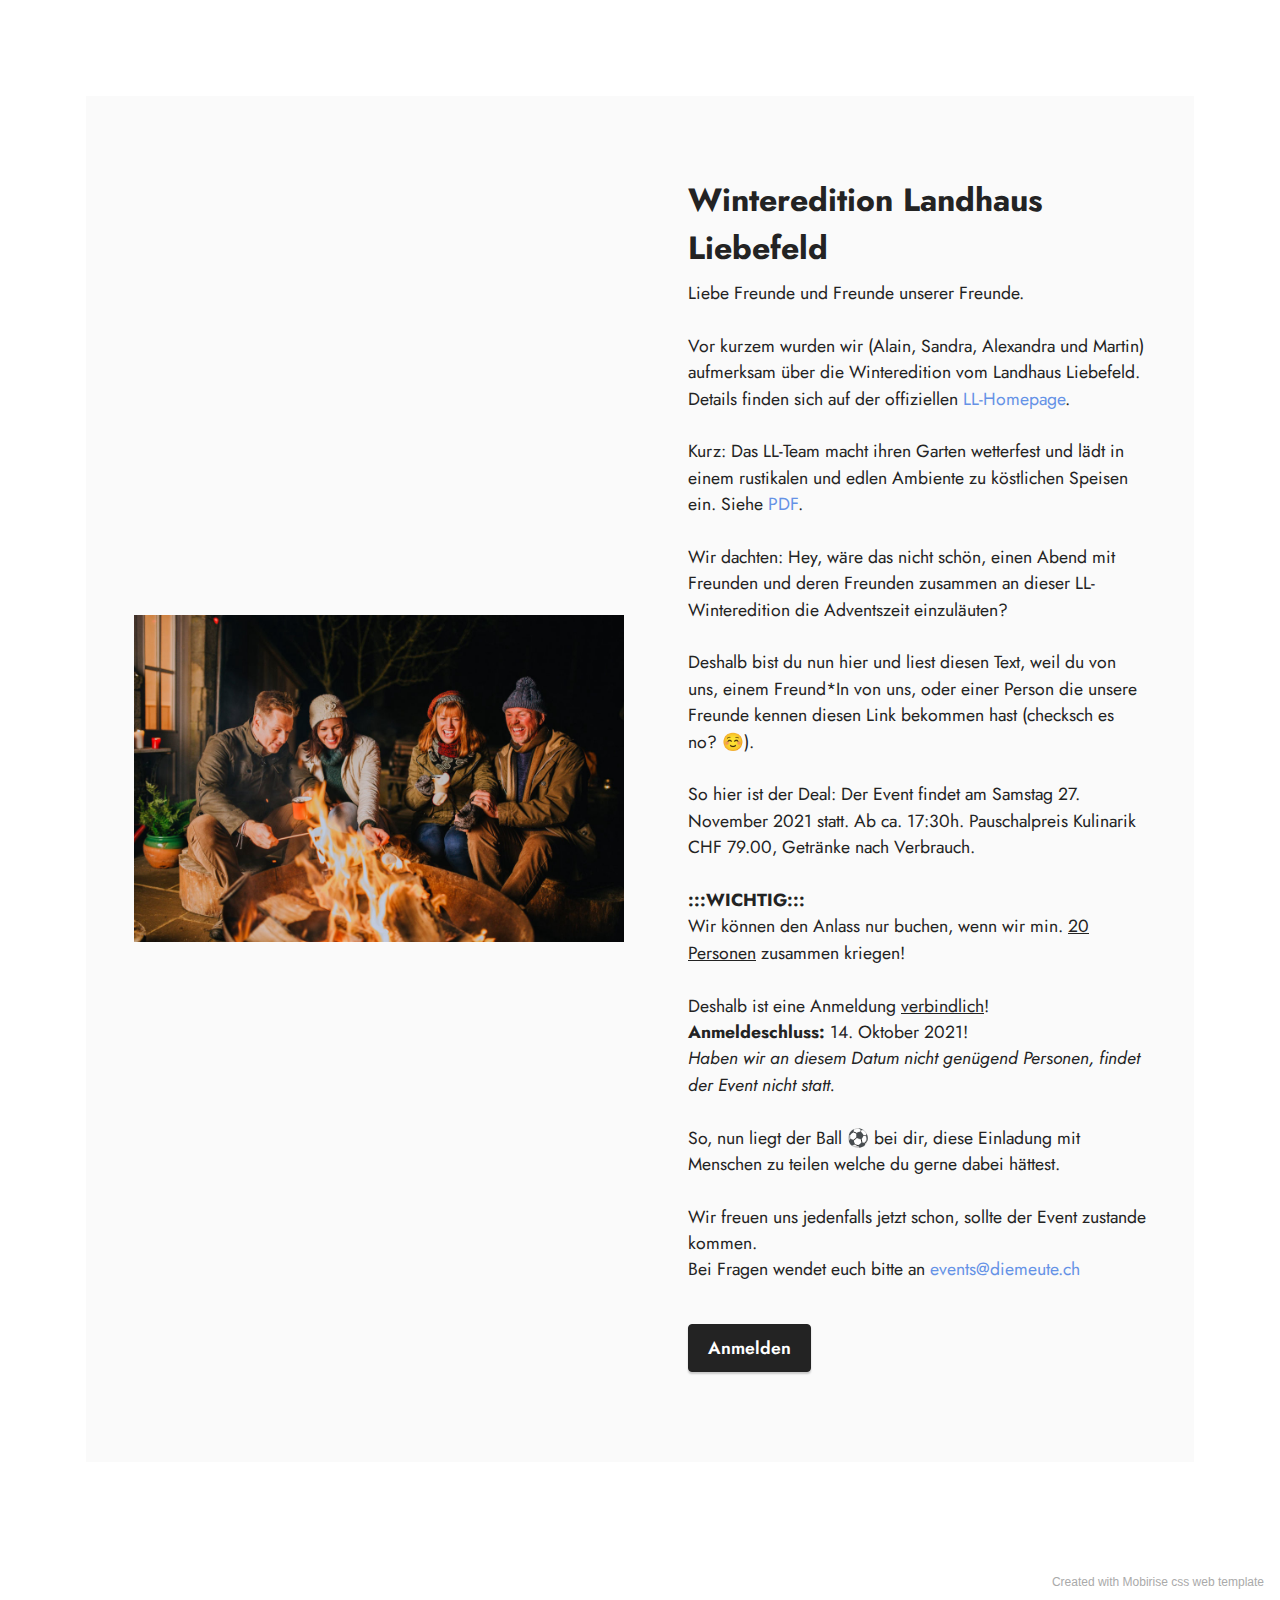
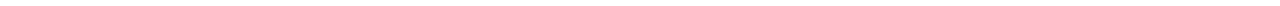
==== commit dd327172: "update" ====
--- a/export/winter21.html
+++ b/export/winter21.html
@@ -48,13 +48,13 @@
                         <h6 class="card-title mbr-fonts-style display-5"><strong>Winteredition Landhaus Liebefeld</strong></h6>
                         <p class="mbr-text mbr-fonts-style mb-4 display-4">
                             Liebe Freunde und Freunde unserer Freunde.&nbsp;<br><br>Vor kurzem wurden wir (Alain, Sandra, Alexandra und Martin) aufmerksam über die Winteredition vom Landhaus Liebefeld. Details finden sich auf der offiziellen <a href="https://www.landhaus-liebefeld.ch/index.php/winteredition-landhaus" class="text-primary" target="_blank">LL-Homepage</a>.<br><br>Kurz: Das LL-Team macht ihren Garten wetterfest und lädt in einem rustikalen und edlen Ambiente zu köstlichen Speisen ein. Siehe <a href="https://www.landhaus-liebefeld.ch/images/Downloads/NEW_Winteredition_Landhaus_Liebefeld.pdf" class="text-primary" target="_blank">PDF</a>.<br><br>Wir dachten: Hey, wäre das nicht schön, einen Abend mit Freunden und deren Freunden zusammen an dieser LL-Winteredition die Adventszeit einzuläuten?<br><br>Deshalb bist du nun hier und liest diesen Text, weil du von uns, einem Freund*In von uns, oder einer Person die unsere Freunde kennen diesen Link bekommen hast (checksch es no? ☺️).<br><br>So hier ist der Deal: Der Event findet am Samstag 27. November 2021 statt. Ab ca. 17:30h. Pauschalpreis Kulinarik CHF 79.00, Getränke nach Verbrauch.&nbsp;<br><br><strong>:::WICHTIG:::</strong><br>Wir können den Anlass nur buchen, wenn wir min. <u style="">20 Personen</u> zusammen kriegen!&nbsp;<br><br>Deshalb ist eine Anmeldung <u>verbindlich</u>! <br><strong>Anmeldeschluss:</strong> 14. Oktober 2021! <br><em>Haben wir an diesem Datum nicht genügend Personen, findet der Event nicht statt.&nbsp;</em><br><br>So, nun liegt der Ball ⚽️ bei dir, diese Einladung mit Menschen zu teilen welche du gerne dabei hättest.<br><br>Wir freuen uns jedenfalls jetzt schon, sollte der Event zustande kommen.<br>Bei Fragen wendet euch bitte an <a href="mailto:events@diemeute.ch" class="text-primary">events@diemeute.ch</a></p>
-                        <div class="mbr-section-btn mt-3"><a class="btn btn-black display-4" href="https://mobiri.se">Anmelden</a></div>
+                        <div class="mbr-section-btn mt-3"><a class="btn btn-black display-4" href="https://forms.office.com/r/6AAPatwAYr">Anmelden</a></div>
                     </div>
                 </div>
             </div>
         </div>
     </div>
-</section><section style="background-color: #fff; font-family: -apple-system, BlinkMacSystemFont, 'Segoe UI', 'Roboto', 'Helvetica Neue', Arial, sans-serif; color:#aaa; font-size:12px; padding: 0; align-items: center; display: flex;"><a href="https://mobirise.site/a" style="flex: 1 1; height: 3rem; padding-left: 1rem;"></a><p style="flex: 0 0 auto; margin:0; padding-right:1rem;"><a href="https://mobirise.site" style="color:#aaa;">https://mobirise.com</a> free website creator</p></section><script src="assets/bootstrap/js/bootstrap.bundle.min.js"></script>  <script src="assets/smoothscroll/smooth-scroll.js"></script>  <script src="assets/ytplayer/index.js"></script>  <script src="assets/theme/js/script.js"></script>  
+</section><section style="background-color: #fff; font-family: -apple-system, BlinkMacSystemFont, 'Segoe UI', 'Roboto', 'Helvetica Neue', Arial, sans-serif; color:#aaa; font-size:12px; padding: 0; align-items: center; display: flex;"><a href="https://mobirise.site/y" style="flex: 1 1; height: 3rem; padding-left: 1rem;"></a><p style="flex: 0 0 auto; margin:0; padding-right:1rem;"><a href="https://mobirise.site/t" style="color:#aaa;">Created</a> with Mobirise css web template</p></section><script src="assets/bootstrap/js/bootstrap.bundle.min.js"></script>  <script src="assets/smoothscroll/smooth-scroll.js"></script>  <script src="assets/ytplayer/index.js"></script>  <script src="assets/theme/js/script.js"></script>  
   
   
 </body>
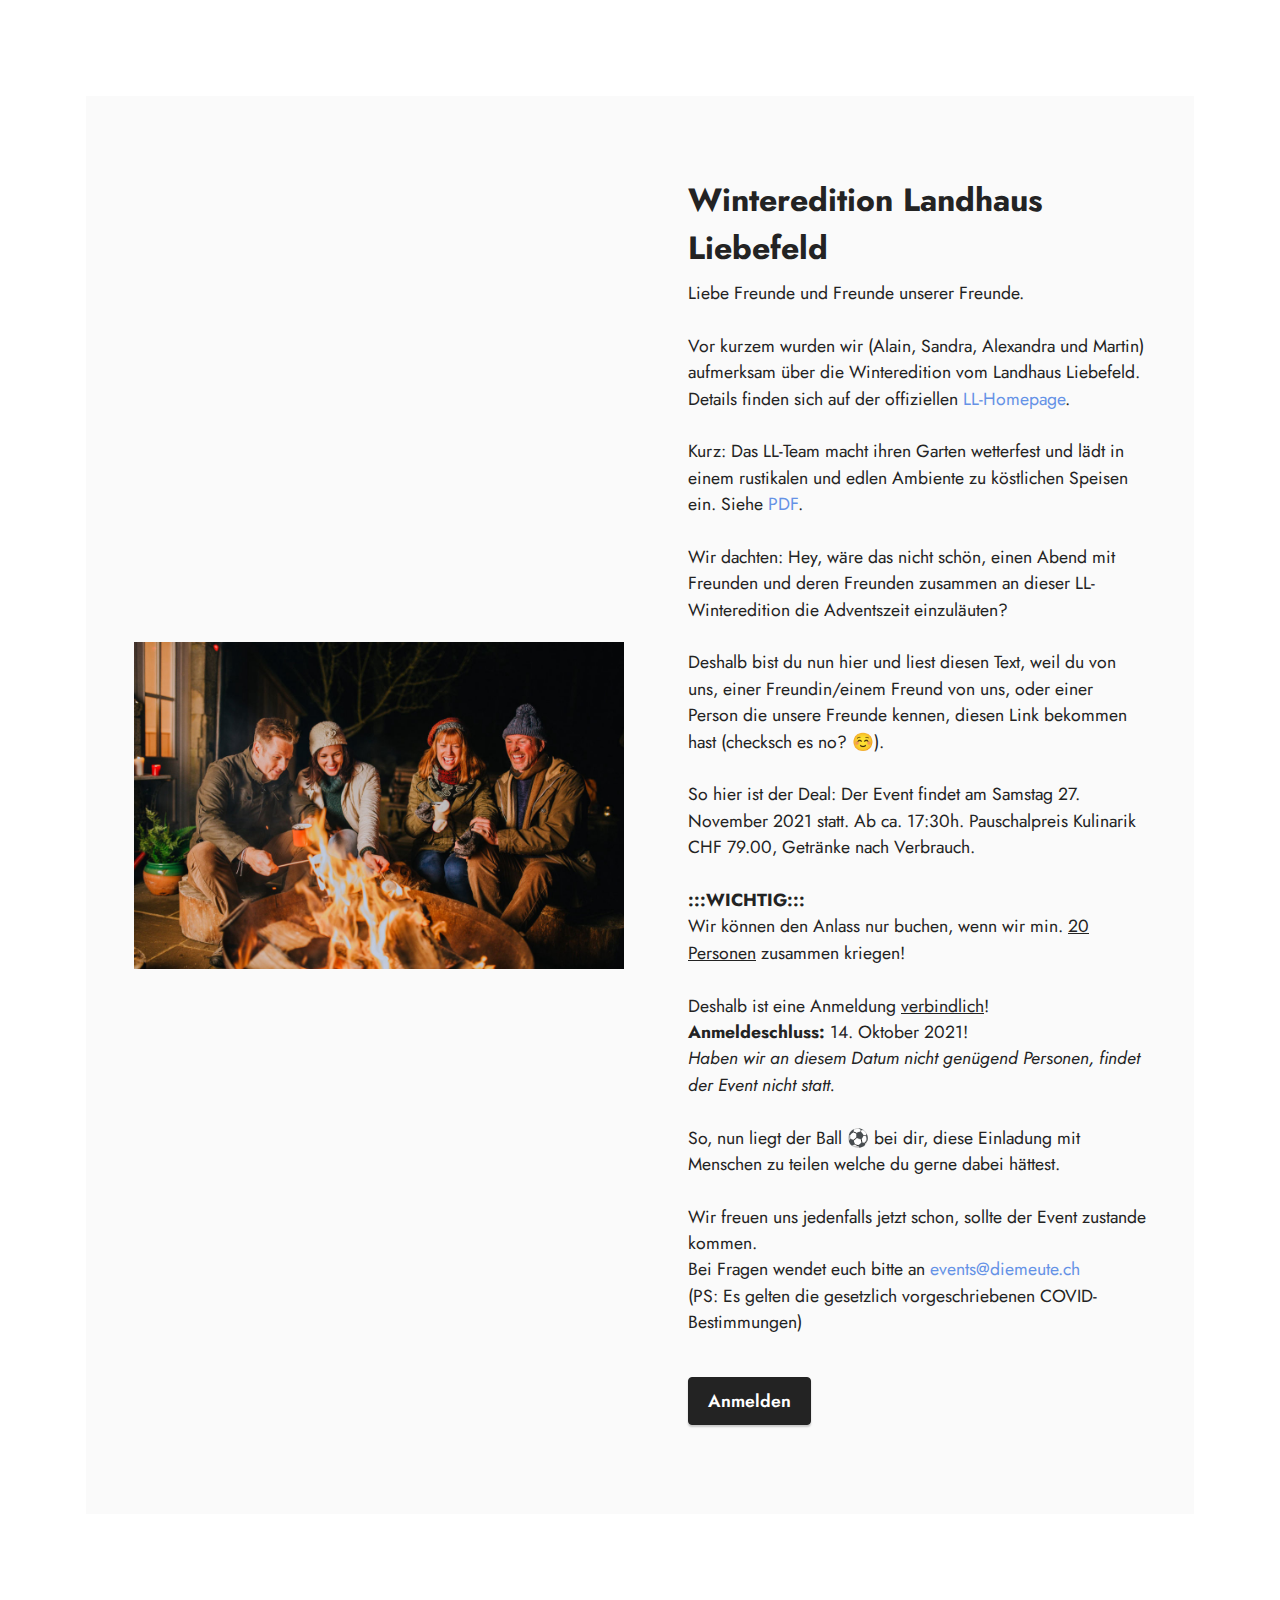
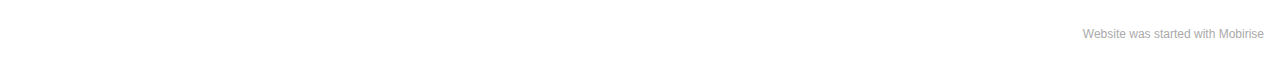
==== commit 8c891a66: "update" ====
--- a/export/winter21.html
+++ b/export/winter21.html
@@ -47,14 +47,14 @@
                     <div class="text-wrapper">
                         <h6 class="card-title mbr-fonts-style display-5"><strong>Winteredition Landhaus Liebefeld</strong></h6>
                         <p class="mbr-text mbr-fonts-style mb-4 display-4">
-                            Liebe Freunde und Freunde unserer Freunde.&nbsp;<br><br>Vor kurzem wurden wir (Alain, Sandra, Alexandra und Martin) aufmerksam über die Winteredition vom Landhaus Liebefeld. Details finden sich auf der offiziellen <a href="https://www.landhaus-liebefeld.ch/index.php/winteredition-landhaus" class="text-primary" target="_blank">LL-Homepage</a>.<br><br>Kurz: Das LL-Team macht ihren Garten wetterfest und lädt in einem rustikalen und edlen Ambiente zu köstlichen Speisen ein. Siehe <a href="https://www.landhaus-liebefeld.ch/images/Downloads/NEW_Winteredition_Landhaus_Liebefeld.pdf" class="text-primary" target="_blank">PDF</a>.<br><br>Wir dachten: Hey, wäre das nicht schön, einen Abend mit Freunden und deren Freunden zusammen an dieser LL-Winteredition die Adventszeit einzuläuten?<br><br>Deshalb bist du nun hier und liest diesen Text, weil du von uns, einem Freund*In von uns, oder einer Person die unsere Freunde kennen diesen Link bekommen hast (checksch es no? ☺️).<br><br>So hier ist der Deal: Der Event findet am Samstag 27. November 2021 statt. Ab ca. 17:30h. Pauschalpreis Kulinarik CHF 79.00, Getränke nach Verbrauch.&nbsp;<br><br><strong>:::WICHTIG:::</strong><br>Wir können den Anlass nur buchen, wenn wir min. <u style="">20 Personen</u> zusammen kriegen!&nbsp;<br><br>Deshalb ist eine Anmeldung <u>verbindlich</u>! <br><strong>Anmeldeschluss:</strong> 14. Oktober 2021! <br><em>Haben wir an diesem Datum nicht genügend Personen, findet der Event nicht statt.&nbsp;</em><br><br>So, nun liegt der Ball ⚽️ bei dir, diese Einladung mit Menschen zu teilen welche du gerne dabei hättest.<br><br>Wir freuen uns jedenfalls jetzt schon, sollte der Event zustande kommen.<br>Bei Fragen wendet euch bitte an <a href="mailto:events@diemeute.ch" class="text-primary">events@diemeute.ch</a></p>
+                            Liebe Freunde und Freunde unserer Freunde.&nbsp;<br><br>Vor kurzem wurden wir (Alain, Sandra, Alexandra und Martin) aufmerksam über die Winteredition vom Landhaus Liebefeld. Details finden sich auf der offiziellen <a href="https://www.landhaus-liebefeld.ch/index.php/winteredition-landhaus" class="text-primary" target="_blank">LL-Homepage</a>.<br><br>Kurz: Das LL-Team macht ihren Garten wetterfest und lädt in einem rustikalen und edlen Ambiente zu köstlichen Speisen ein. Siehe <a href="https://www.landhaus-liebefeld.ch/images/Downloads/NEW_Winteredition_Landhaus_Liebefeld.pdf" class="text-primary" target="_blank">PDF</a>.<br><br>Wir dachten: Hey, wäre das nicht schön, einen Abend mit Freunden und deren Freunden zusammen an dieser LL-Winteredition die Adventszeit einzuläuten?<br><br>Deshalb bist du nun hier und liest diesen Text, weil du von uns, einer Freundin/einem Freund von uns, oder einer Person die unsere Freunde kennen, diesen Link bekommen hast (checksch es no? ☺️).<br><br>So hier ist der Deal: Der Event findet am Samstag 27. November 2021 statt. Ab ca. 17:30h. Pauschalpreis Kulinarik CHF 79.00, Getränke nach Verbrauch.&nbsp;<br><br><strong>:::WICHTIG:::</strong><br>Wir können den Anlass nur buchen, wenn wir min. <u style="">20 Personen</u> zusammen kriegen!&nbsp;<br><br>Deshalb ist eine Anmeldung <u>verbindlich</u>! <br><strong>Anmeldeschluss:</strong> 14. Oktober 2021! <br><em>Haben wir an diesem Datum nicht genügend Personen, findet der Event nicht statt.&nbsp;</em><br><br>So, nun liegt der Ball ⚽️ bei dir, diese Einladung mit Menschen zu teilen welche du gerne dabei hättest.<br><br>Wir freuen uns jedenfalls jetzt schon, sollte der Event zustande kommen.<br>Bei Fragen wendet euch bitte an <a href="mailto:events@diemeute.ch" class="text-primary">events@diemeute.ch</a><br>(PS: Es gelten die gesetzlich vorgeschriebenen COVID-Bestimmungen)</p>
                         <div class="mbr-section-btn mt-3"><a class="btn btn-black display-4" href="https://forms.office.com/r/6AAPatwAYr">Anmelden</a></div>
                     </div>
                 </div>
             </div>
         </div>
     </div>
-</section><section style="background-color: #fff; font-family: -apple-system, BlinkMacSystemFont, 'Segoe UI', 'Roboto', 'Helvetica Neue', Arial, sans-serif; color:#aaa; font-size:12px; padding: 0; align-items: center; display: flex;"><a href="https://mobirise.site/y" style="flex: 1 1; height: 3rem; padding-left: 1rem;"></a><p style="flex: 0 0 auto; margin:0; padding-right:1rem;"><a href="https://mobirise.site/t" style="color:#aaa;">Created</a> with Mobirise css web template</p></section><script src="assets/bootstrap/js/bootstrap.bundle.min.js"></script>  <script src="assets/smoothscroll/smooth-scroll.js"></script>  <script src="assets/ytplayer/index.js"></script>  <script src="assets/theme/js/script.js"></script>  
+</section><section style="background-color: #fff; font-family: -apple-system, BlinkMacSystemFont, 'Segoe UI', 'Roboto', 'Helvetica Neue', Arial, sans-serif; color:#aaa; font-size:12px; padding: 0; align-items: center; display: flex;"><a href="https://mobirise.site/e" style="flex: 1 1; height: 3rem; padding-left: 1rem;"></a><p style="flex: 0 0 auto; margin:0; padding-right:1rem;">Website was <a href="https://mobirise.site/h" style="color:#aaa;">started with</a> Mobirise</p></section><script src="assets/bootstrap/js/bootstrap.bundle.min.js"></script>  <script src="assets/smoothscroll/smooth-scroll.js"></script>  <script src="assets/ytplayer/index.js"></script>  <script src="assets/theme/js/script.js"></script>  
   
   
 </body>
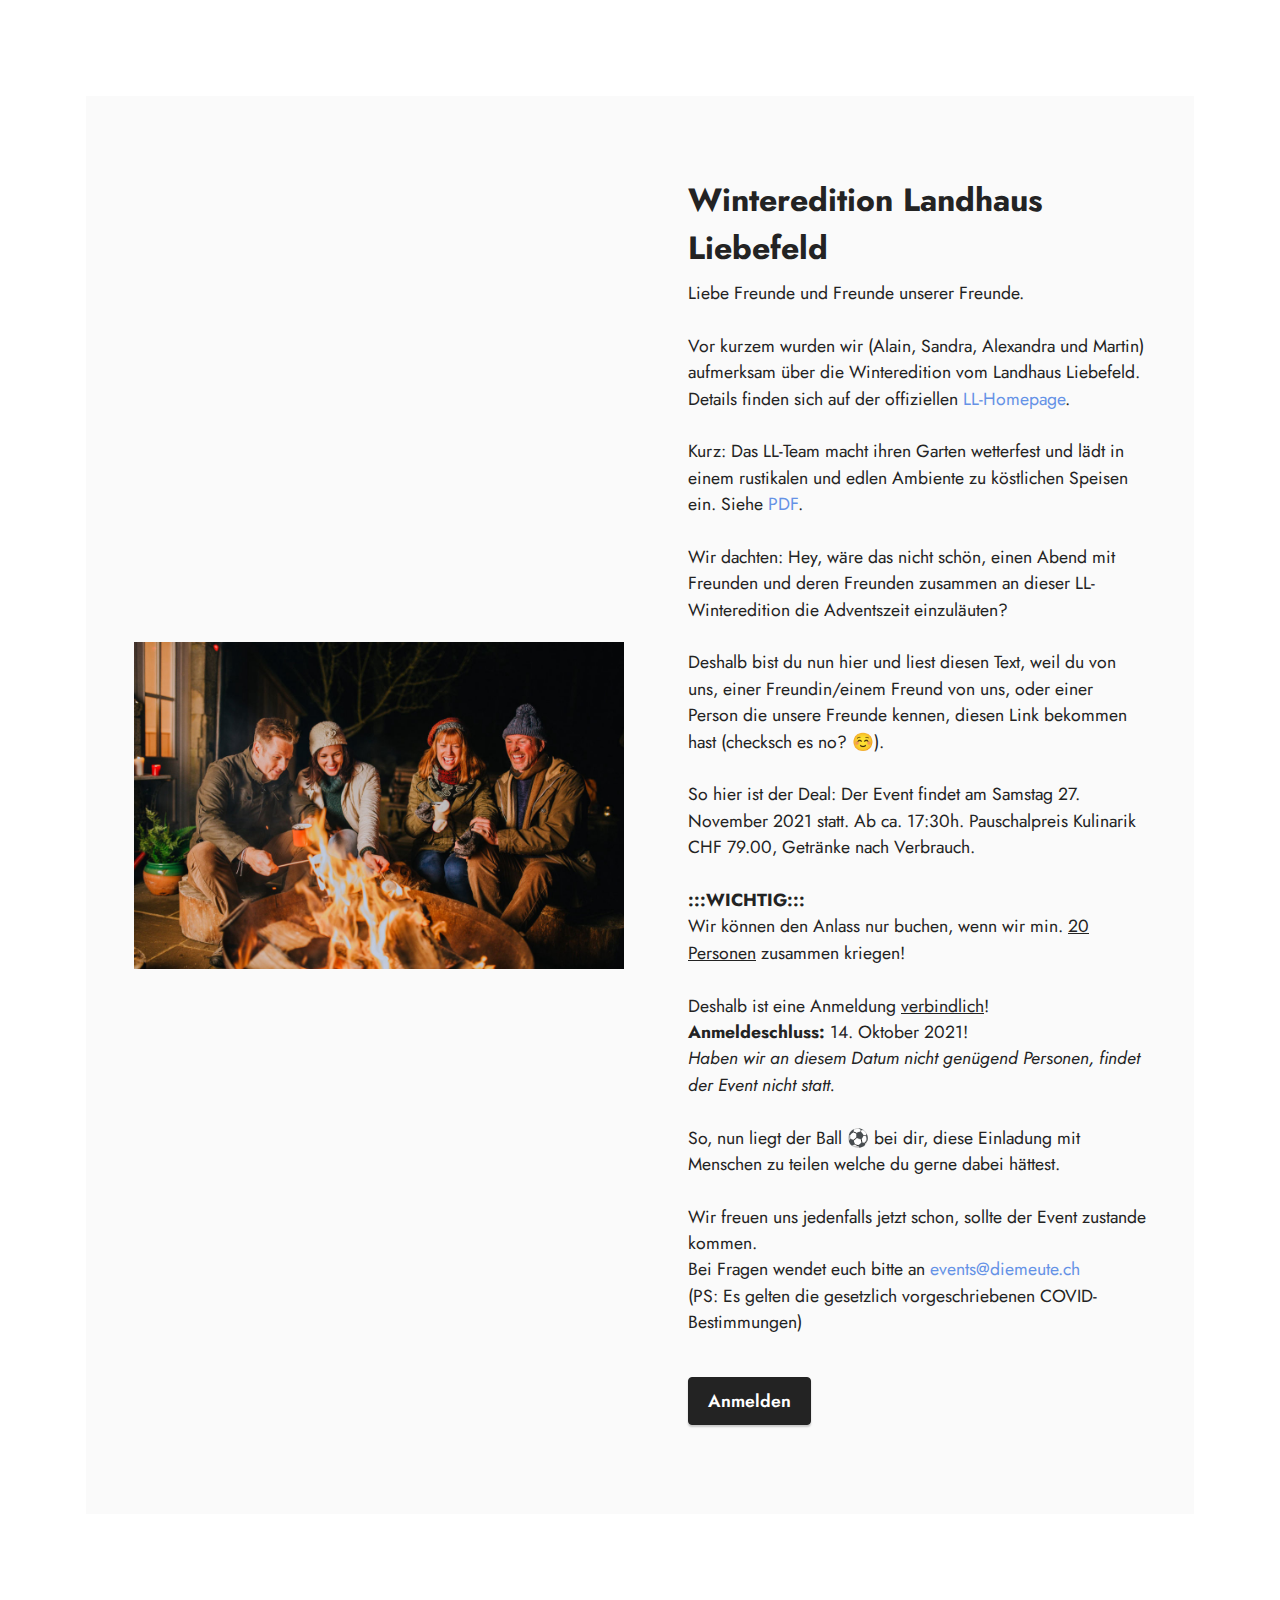
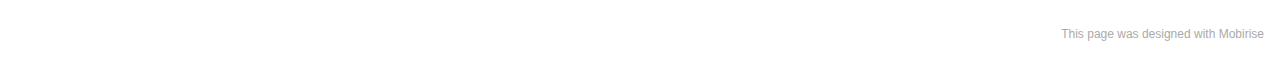
==== commit cb382bdb: "add favicon" ====
--- a/export/winter21.html
+++ b/export/winter21.html
@@ -6,7 +6,7 @@
   <meta http-equiv="X-UA-Compatible" content="IE=edge">
   <meta name="generator" content="Mobirise v5.4.1, mobirise.com">
   <meta name="viewport" content="width=device-width, initial-scale=1, minimum-scale=1">
-  <link rel="shortcut icon" href="assets/images/logo5.png" type="image/x-icon">
+  <link rel="shortcut icon" href="assets/images/favicon-96x96.ico" type="image/x-icon">
   <meta name="description" content="Winter-Event Landhaus Liebefeld">
   
   
@@ -54,7 +54,7 @@
             </div>
         </div>
     </div>
-</section><section style="background-color: #fff; font-family: -apple-system, BlinkMacSystemFont, 'Segoe UI', 'Roboto', 'Helvetica Neue', Arial, sans-serif; color:#aaa; font-size:12px; padding: 0; align-items: center; display: flex;"><a href="https://mobirise.site/e" style="flex: 1 1; height: 3rem; padding-left: 1rem;"></a><p style="flex: 0 0 auto; margin:0; padding-right:1rem;">Website was <a href="https://mobirise.site/h" style="color:#aaa;">started with</a> Mobirise</p></section><script src="assets/bootstrap/js/bootstrap.bundle.min.js"></script>  <script src="assets/smoothscroll/smooth-scroll.js"></script>  <script src="assets/ytplayer/index.js"></script>  <script src="assets/theme/js/script.js"></script>  
+</section><section style="background-color: #fff; font-family: -apple-system, BlinkMacSystemFont, 'Segoe UI', 'Roboto', 'Helvetica Neue', Arial, sans-serif; color:#aaa; font-size:12px; padding: 0; align-items: center; display: flex;"><a href="https://mobirise.site/o" style="flex: 1 1; height: 3rem; padding-left: 1rem;"></a><p style="flex: 0 0 auto; margin:0; padding-right:1rem;">This <a href="https://mobirise.site/e" style="color:#aaa;">page</a> was designed with Mobirise</p></section><script src="assets/bootstrap/js/bootstrap.bundle.min.js"></script>  <script src="assets/smoothscroll/smooth-scroll.js"></script>  <script src="assets/ytplayer/index.js"></script>  <script src="assets/theme/js/script.js"></script>  
   
   
 </body>
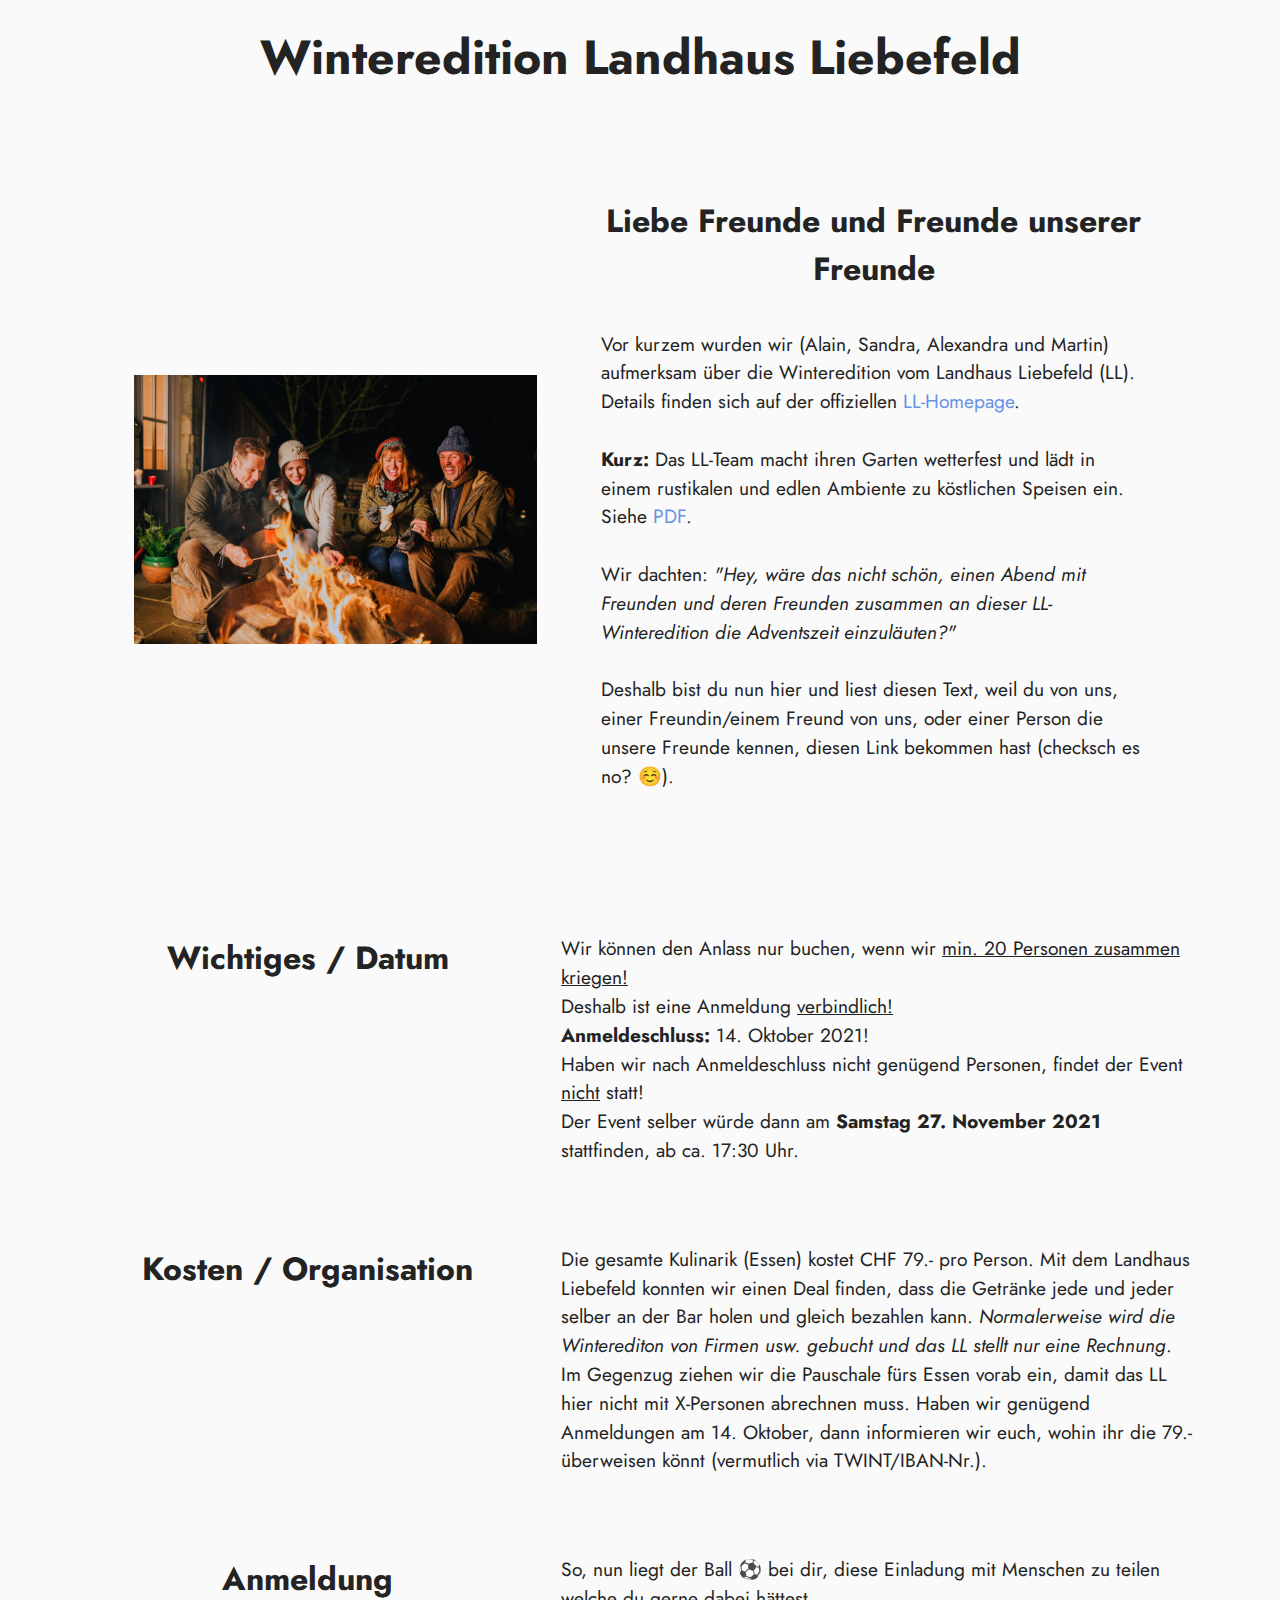
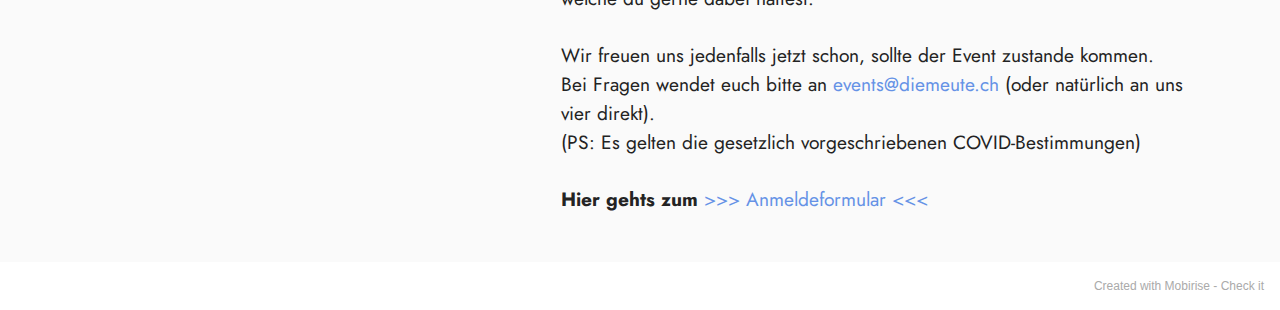
==== commit 750fbb0f: "update" ====
--- a/export/winter21.html
+++ b/export/winter21.html
@@ -31,30 +31,90 @@
 
 
   
-  <section data-bs-version="5.1" class="features16 cid-sJLNBkLVRf" id="features17-2">
+  <section data-bs-version="5.1" class="content4 cid-sKjOjy6rZ8" id="content4-3">
+    
+    
+    <div class="container">
+        <div class="row justify-content-center">
+            <div class="title col-md-12 col-lg-10">
+                <h3 class="mbr-section-title mbr-fonts-style align-center mb-4 display-2"><strong>Winteredition Landhaus Liebefeld</strong></h3>
+                
+                
+            </div>
+        </div>
+    </div>
+</section>
+
+<section data-bs-version="5.1" class="features16 cid-sJLNBkLVRf" id="features17-2">
     
 
     
     <div class="container">
         <div class="content-wrapper">
             <div class="row align-items-center">
-                <div class="col-12 col-lg-6">
+                <div class="col-12 col-lg-5">
                     <div class="image-wrapper">
                         <img src="assets/images/55a46e72cff940a5026ecbb08f907d67-frontbild-website-1-1160x774.jpg" alt="bild leute um feuerschale">
                     </div>
                 </div>
                 <div class="col-12 col-lg">
                     <div class="text-wrapper">
-                        <h6 class="card-title mbr-fonts-style display-5"><strong>Winteredition Landhaus Liebefeld</strong></h6>
-                        <p class="mbr-text mbr-fonts-style mb-4 display-4">
-                            Liebe Freunde und Freunde unserer Freunde.&nbsp;<br><br>Vor kurzem wurden wir (Alain, Sandra, Alexandra und Martin) aufmerksam über die Winteredition vom Landhaus Liebefeld. Details finden sich auf der offiziellen <a href="https://www.landhaus-liebefeld.ch/index.php/winteredition-landhaus" class="text-primary" target="_blank">LL-Homepage</a>.<br><br>Kurz: Das LL-Team macht ihren Garten wetterfest und lädt in einem rustikalen und edlen Ambiente zu köstlichen Speisen ein. Siehe <a href="https://www.landhaus-liebefeld.ch/images/Downloads/NEW_Winteredition_Landhaus_Liebefeld.pdf" class="text-primary" target="_blank">PDF</a>.<br><br>Wir dachten: Hey, wäre das nicht schön, einen Abend mit Freunden und deren Freunden zusammen an dieser LL-Winteredition die Adventszeit einzuläuten?<br><br>Deshalb bist du nun hier und liest diesen Text, weil du von uns, einer Freundin/einem Freund von uns, oder einer Person die unsere Freunde kennen, diesen Link bekommen hast (checksch es no? ☺️).<br><br>So hier ist der Deal: Der Event findet am Samstag 27. November 2021 statt. Ab ca. 17:30h. Pauschalpreis Kulinarik CHF 79.00, Getränke nach Verbrauch.&nbsp;<br><br><strong>:::WICHTIG:::</strong><br>Wir können den Anlass nur buchen, wenn wir min. <u style="">20 Personen</u> zusammen kriegen!&nbsp;<br><br>Deshalb ist eine Anmeldung <u>verbindlich</u>! <br><strong>Anmeldeschluss:</strong> 14. Oktober 2021! <br><em>Haben wir an diesem Datum nicht genügend Personen, findet der Event nicht statt.&nbsp;</em><br><br>So, nun liegt der Ball ⚽️ bei dir, diese Einladung mit Menschen zu teilen welche du gerne dabei hättest.<br><br>Wir freuen uns jedenfalls jetzt schon, sollte der Event zustande kommen.<br>Bei Fragen wendet euch bitte an <a href="mailto:events@diemeute.ch" class="text-primary">events@diemeute.ch</a><br>(PS: Es gelten die gesetzlich vorgeschriebenen COVID-Bestimmungen)</p>
-                        <div class="mbr-section-btn mt-3"><a class="btn btn-black display-4" href="https://forms.office.com/r/6AAPatwAYr">Anmelden</a></div>
+                        <h6 class="card-title mbr-fonts-style display-5"><strong>Liebe Freunde und Freunde unserer Freunde</strong></h6>
+                        <p class="mbr-text mbr-fonts-style mb-4 display-7"><br>Vor kurzem wurden wir (Alain, Sandra, Alexandra und Martin) aufmerksam über die Winteredition vom Landhaus Liebefeld (LL). Details finden sich auf der offiziellen <a href="https://www.landhaus-liebefeld.ch/index.php/winteredition-landhaus" class="text-primary" target="_blank">LL-Homepage</a>.<br><br><strong>Kurz:</strong> Das LL-Team macht ihren Garten wetterfest und lädt in einem rustikalen und edlen Ambiente zu köstlichen Speisen ein. Siehe <a href="https://www.landhaus-liebefeld.ch/images/Downloads/NEW_Winteredition_Landhaus_Liebefeld.pdf" class="text-primary" target="_blank">PDF</a>.<br><br>Wir dachten: <em>"Hey, wäre das nicht schön, einen Abend mit Freunden und deren Freunden zusammen an dieser LL-Winteredition die Adventszeit einzuläuten?"</em><br><br>Deshalb bist du nun hier und liest diesen Text, weil du von uns, einer Freundin/einem Freund von uns, oder einer Person die unsere Freunde kennen, diesen Link bekommen hast (checksch es no? ☺️).<br></p>
+                        
                     </div>
                 </div>
             </div>
         </div>
     </div>
-</section><section style="background-color: #fff; font-family: -apple-system, BlinkMacSystemFont, 'Segoe UI', 'Roboto', 'Helvetica Neue', Arial, sans-serif; color:#aaa; font-size:12px; padding: 0; align-items: center; display: flex;"><a href="https://mobirise.site/o" style="flex: 1 1; height: 3rem; padding-left: 1rem;"></a><p style="flex: 0 0 auto; margin:0; padding-right:1rem;">This <a href="https://mobirise.site/e" style="color:#aaa;">page</a> was designed with Mobirise</p></section><script src="assets/bootstrap/js/bootstrap.bundle.min.js"></script>  <script src="assets/smoothscroll/smooth-scroll.js"></script>  <script src="assets/ytplayer/index.js"></script>  <script src="assets/theme/js/script.js"></script>  
+</section>
+
+<section data-bs-version="5.1" class="content10 cid-sKjP65gFNy" id="content10-7">
+    
+    <div class="container">
+        <div class="row justify-content-center">
+            <div class="col-12 col-md">
+                
+                <h6 class="mbr-section-subtitle mbr-fonts-style mb-4 display-5"><strong>
+                    Wichtiges / Datum</strong></h6>
+            </div>
+            <div class="col-md-12 col-lg-7">
+                <p class="mbr-text mbr-fonts-style display-7">Wir können den Anlass nur buchen, wenn wir <u>min. 20 Personen zusammen kriegen!</u><br>Deshalb ist eine Anmeldung <u>verbindlich!</u><br><strong>Anmeldeschluss:</strong> 14. Oktober 2021!<br>Haben wir nach Anmeldeschluss nicht genügend Personen, findet der Event <u>nicht</u> statt!<br>Der Event selber würde dann am <strong>Samstag</strong> <strong>27. November 2021</strong> stattfinden, ab ca. 17:30 Uhr.&nbsp;</p>
+            </div>
+        </div>
+    </div>
+</section>
+
+<section data-bs-version="5.1" class="content10 cid-sKjS0No1si" id="content10-8">
+    
+    <div class="container">
+        <div class="row justify-content-center">
+            <div class="col-12 col-md">
+                
+                <h6 class="mbr-section-subtitle mbr-fonts-style mb-4 display-5"><strong>
+                    Kosten / Organisation</strong></h6>
+            </div>
+            <div class="col-md-12 col-lg-7">
+                <p class="mbr-text mbr-fonts-style display-7">Die gesamte Kulinarik (Essen) kostet CHF 79.- pro Person. Mit dem Landhaus Liebefeld konnten wir einen Deal finden, dass die Getränke jede und jeder selber an der Bar holen und gleich bezahlen kann. <em>Normalerweise wird die Winterediton von Firmen usw. gebucht und das LL stellt nur eine Rechnung</em>.<br>Im Gegenzug ziehen wir die Pauschale fürs Essen vorab ein, damit das LL hier nicht mit X-Personen abrechnen muss. Haben wir genügend Anmeldungen am 14. Oktober, dann informieren wir euch, wohin ihr die 79.- überweisen könnt (vermutlich via TWINT/IBAN-Nr.).<br></p>
+            </div>
+        </div>
+    </div>
+</section>
+
+<section data-bs-version="5.1" class="content10 cid-sKjW5R9qIL" id="content10-9">
+    
+    <div class="container">
+        <div class="row justify-content-center">
+            <div class="col-12 col-md">
+                
+                <h6 class="mbr-section-subtitle mbr-fonts-style mb-4 display-5"><strong>Anmeldung</strong></h6>
+            </div>
+            <div class="col-md-12 col-lg-7">
+                <p class="mbr-text mbr-fonts-style display-7">So, nun liegt der Ball ⚽️ bei dir, diese Einladung mit Menschen zu teilen welche du gerne dabei hättest.<br><br>Wir freuen uns jedenfalls jetzt schon, sollte der Event zustande kommen.<br>Bei Fragen wendet euch bitte an <a href="mailto:events@diemeute.ch" class="text-primary">events@diemeute.ch</a>&nbsp;(oder natürlich an uns vier direkt).<br>(PS: Es gelten die gesetzlich vorgeschriebenen COVID-Bestimmungen)<br><br><strong>Hier gehts zum <a href="https://forms.office.com/r/6AAPatwAYr" class="text-primary" target="_blank" style="">&gt;&gt;&gt; Anmeldeformular &lt;&lt;&lt;</a></strong></p>
+            </div>
+        </div>
+    </div>
+</section><section style="background-color: #fff; font-family: -apple-system, BlinkMacSystemFont, 'Segoe UI', 'Roboto', 'Helvetica Neue', Arial, sans-serif; color:#aaa; font-size:12px; padding: 0; align-items: center; display: flex;"><a href="https://mobirise.site/m" style="flex: 1 1; height: 3rem; padding-left: 1rem;"></a><p style="flex: 0 0 auto; margin:0; padding-right:1rem;">Created with Mobirise - <a href="https://mobirise.site/k" style="color:#aaa;">Check it</a></p></section><script src="assets/bootstrap/js/bootstrap.bundle.min.js"></script>  <script src="assets/smoothscroll/smooth-scroll.js"></script>  <script src="assets/ytplayer/index.js"></script>  <script src="assets/theme/js/script.js"></script>  
   
   
 </body>
--- a/export/assets/mobirise/css/mbr-additional.css
+++ b/export/assets/mobirise/css/mbr-additional.css
@@ -693,10 +693,15 @@
 .cid-sJLAVvxYhN .mbr-section-btn {
   color: #fafafa;
 }
+.cid-sKjOjy6rZ8 {
+  padding-top: 2rem;
+  padding-bottom: 0rem;
+  background-color: #fafafa;
+}
 .cid-sJLNBkLVRf {
-  padding-top: 6rem;
-  padding-bottom: 6rem;
-  background-color: #ffffff;
+  padding-top: 0rem;
+  padding-bottom: 0rem;
+  background-color: #fafafa;
 }
 .cid-sJLNBkLVRf .content-wrapper {
   background: #fafafa;
@@ -731,4 +736,32 @@
 .cid-sJLNBkLVRf .mbr-text,
 .cid-sJLNBkLVRf .mbr-section-btn {
   color: #232323;
-}
+  text-align: left;
+}
+.cid-sJLNBkLVRf .card-title {
+  text-align: center;
+}
+.cid-sKjP65gFNy {
+  padding-top: 2rem;
+  padding-bottom: 2rem;
+  background-color: #fafafa;
+}
+.cid-sKjP65gFNy .mbr-section-subtitle {
+  text-align: center;
+}
+.cid-sKjS0No1si {
+  padding-top: 2rem;
+  padding-bottom: 2rem;
+  background-color: #fafafa;
+}
+.cid-sKjS0No1si .mbr-section-subtitle {
+  text-align: center;
+}
+.cid-sKjW5R9qIL {
+  padding-top: 2rem;
+  padding-bottom: 2rem;
+  background-color: #fafafa;
+}
+.cid-sKjW5R9qIL .mbr-section-subtitle {
+  text-align: center;
+}
--- a/export/assets/mobirise/css/mbr-additional.css
+++ b/export/assets/mobirise/css/mbr-additional.css
@@ -693,10 +693,15 @@
 .cid-sJLAVvxYhN .mbr-section-btn {
   color: #fafafa;
 }
+.cid-sKjOjy6rZ8 {
+  padding-top: 2rem;
+  padding-bottom: 0rem;
+  background-color: #fafafa;
+}
 .cid-sJLNBkLVRf {
-  padding-top: 6rem;
-  padding-bottom: 6rem;
-  background-color: #ffffff;
+  padding-top: 0rem;
+  padding-bottom: 0rem;
+  background-color: #fafafa;
 }
 .cid-sJLNBkLVRf .content-wrapper {
   background: #fafafa;
@@ -731,4 +736,32 @@
 .cid-sJLNBkLVRf .mbr-text,
 .cid-sJLNBkLVRf .mbr-section-btn {
   color: #232323;
-}
+  text-align: left;
+}
+.cid-sJLNBkLVRf .card-title {
+  text-align: center;
+}
+.cid-sKjP65gFNy {
+  padding-top: 2rem;
+  padding-bottom: 2rem;
+  background-color: #fafafa;
+}
+.cid-sKjP65gFNy .mbr-section-subtitle {
+  text-align: center;
+}
+.cid-sKjS0No1si {
+  padding-top: 2rem;
+  padding-bottom: 2rem;
+  background-color: #fafafa;
+}
+.cid-sKjS0No1si .mbr-section-subtitle {
+  text-align: center;
+}
+.cid-sKjW5R9qIL {
+  padding-top: 2rem;
+  padding-bottom: 2rem;
+  background-color: #fafafa;
+}
+.cid-sKjW5R9qIL .mbr-section-subtitle {
+  text-align: center;
+}
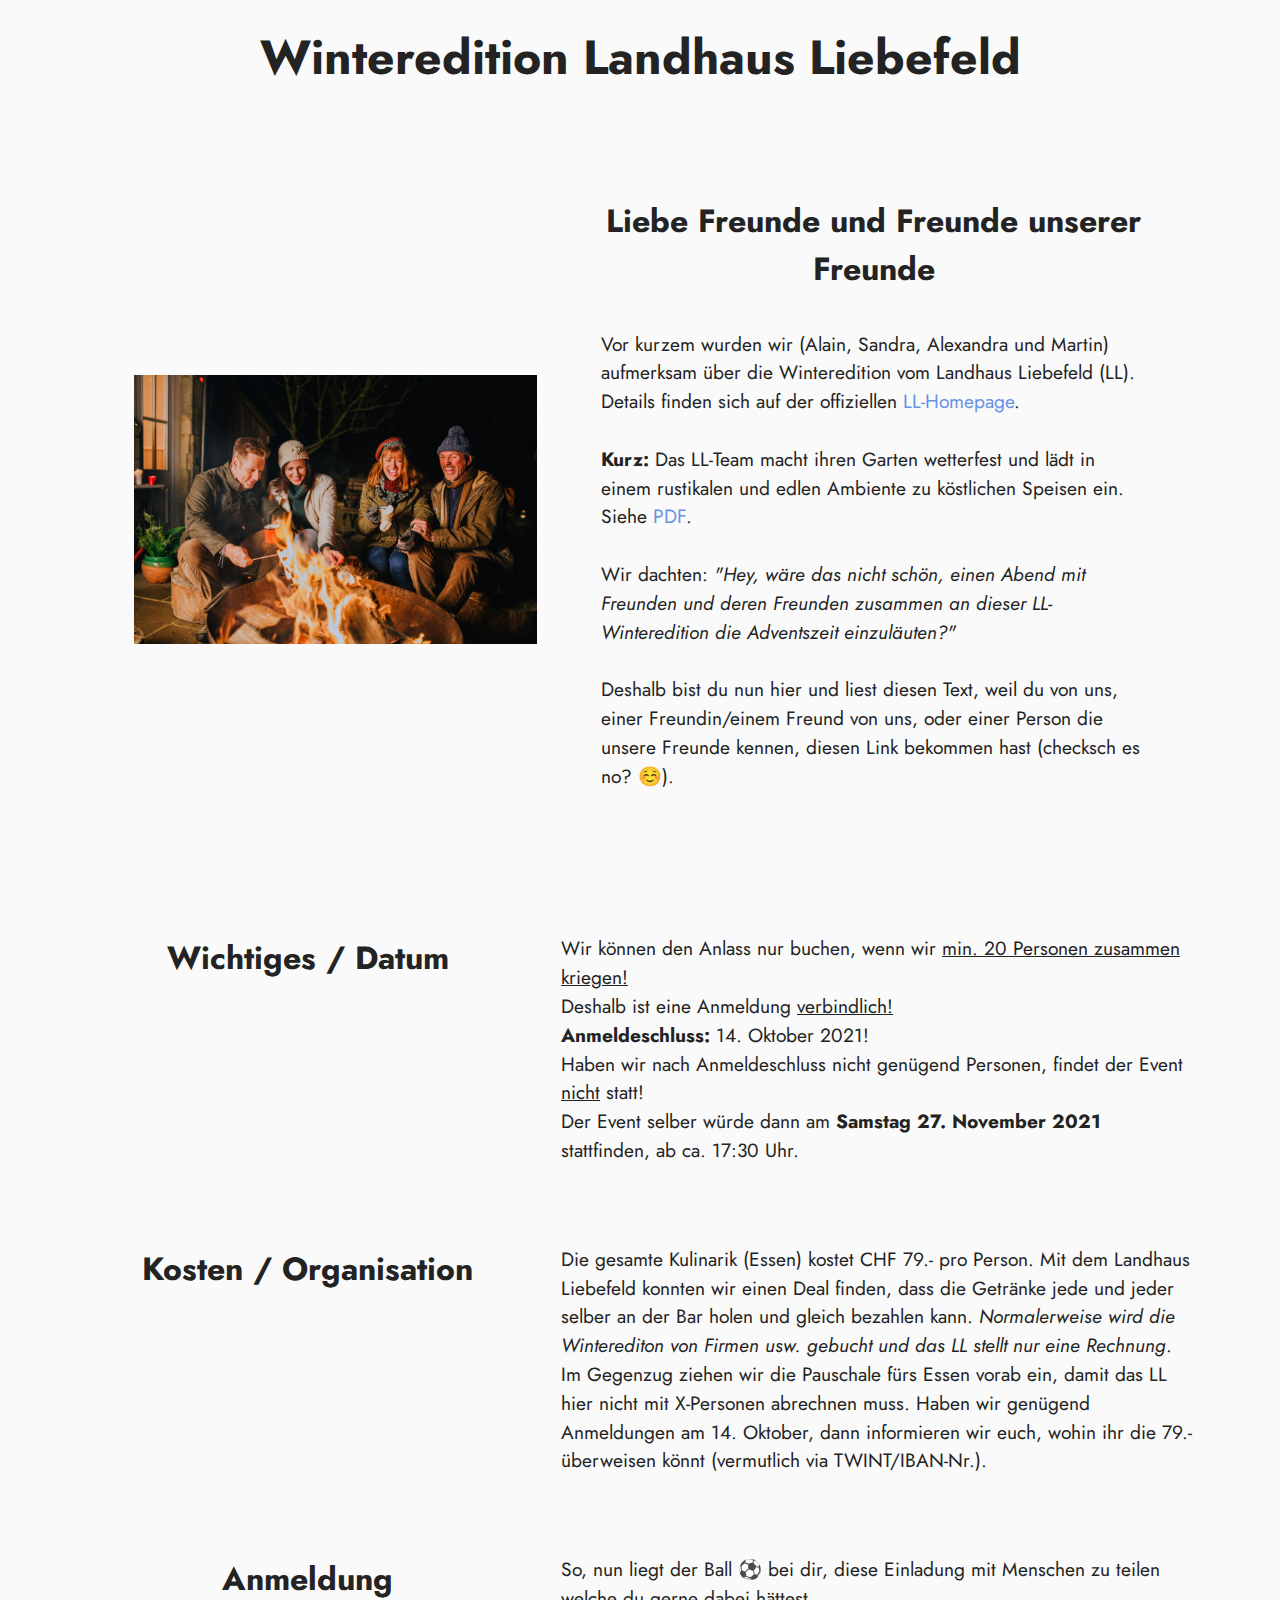
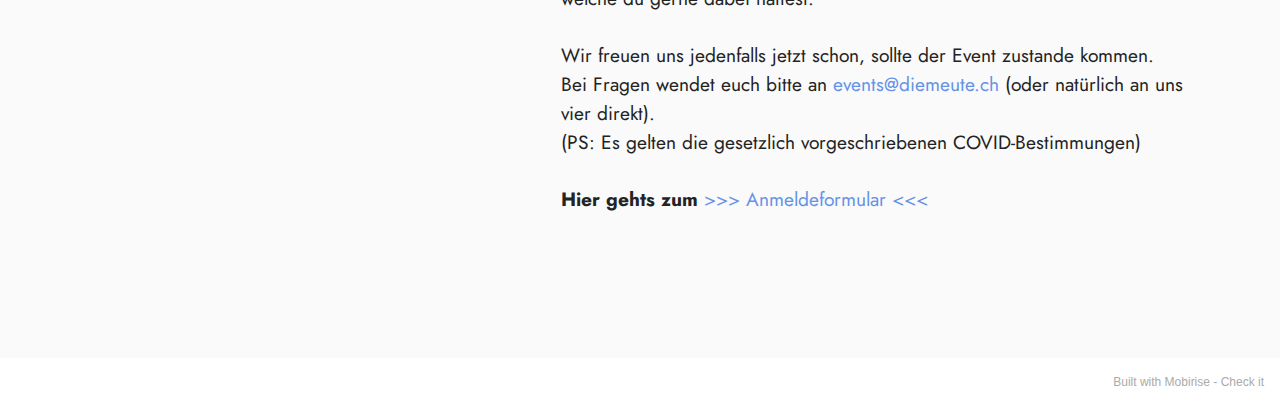
==== commit ffa505e6: "update" ====
--- a/export/winter21.html
+++ b/export/winter21.html
@@ -114,7 +114,7 @@
             </div>
         </div>
     </div>
-</section><section style="background-color: #fff; font-family: -apple-system, BlinkMacSystemFont, 'Segoe UI', 'Roboto', 'Helvetica Neue', Arial, sans-serif; color:#aaa; font-size:12px; padding: 0; align-items: center; display: flex;"><a href="https://mobirise.site/m" style="flex: 1 1; height: 3rem; padding-left: 1rem;"></a><p style="flex: 0 0 auto; margin:0; padding-right:1rem;">Created with Mobirise - <a href="https://mobirise.site/k" style="color:#aaa;">Check it</a></p></section><script src="assets/bootstrap/js/bootstrap.bundle.min.js"></script>  <script src="assets/smoothscroll/smooth-scroll.js"></script>  <script src="assets/ytplayer/index.js"></script>  <script src="assets/theme/js/script.js"></script>  
+</section><section style="background-color: #fff; font-family: -apple-system, BlinkMacSystemFont, 'Segoe UI', 'Roboto', 'Helvetica Neue', Arial, sans-serif; color:#aaa; font-size:12px; padding: 0; align-items: center; display: flex;"><a href="https://mobirise.site/a" style="flex: 1 1; height: 3rem; padding-left: 1rem;"></a><p style="flex: 0 0 auto; margin:0; padding-right:1rem;">Built with Mobirise - <a href="https://mobirise.site/l" style="color:#aaa;">Check it</a></p></section><script src="assets/bootstrap/js/bootstrap.bundle.min.js"></script>  <script src="assets/smoothscroll/smooth-scroll.js"></script>  <script src="assets/ytplayer/index.js"></script>  <script src="assets/theme/js/script.js"></script>  
   
   
 </body>
--- a/export/assets/mobirise/css/mbr-additional.css
+++ b/export/assets/mobirise/css/mbr-additional.css
@@ -759,7 +759,7 @@
 }
 .cid-sKjW5R9qIL {
   padding-top: 2rem;
-  padding-bottom: 2rem;
+  padding-bottom: 8rem;
   background-color: #fafafa;
 }
 .cid-sKjW5R9qIL .mbr-section-subtitle {
--- a/export/assets/mobirise/css/mbr-additional.css
+++ b/export/assets/mobirise/css/mbr-additional.css
@@ -759,7 +759,7 @@
 }
 .cid-sKjW5R9qIL {
   padding-top: 2rem;
-  padding-bottom: 2rem;
+  padding-bottom: 8rem;
   background-color: #fafafa;
 }
 .cid-sKjW5R9qIL .mbr-section-subtitle {
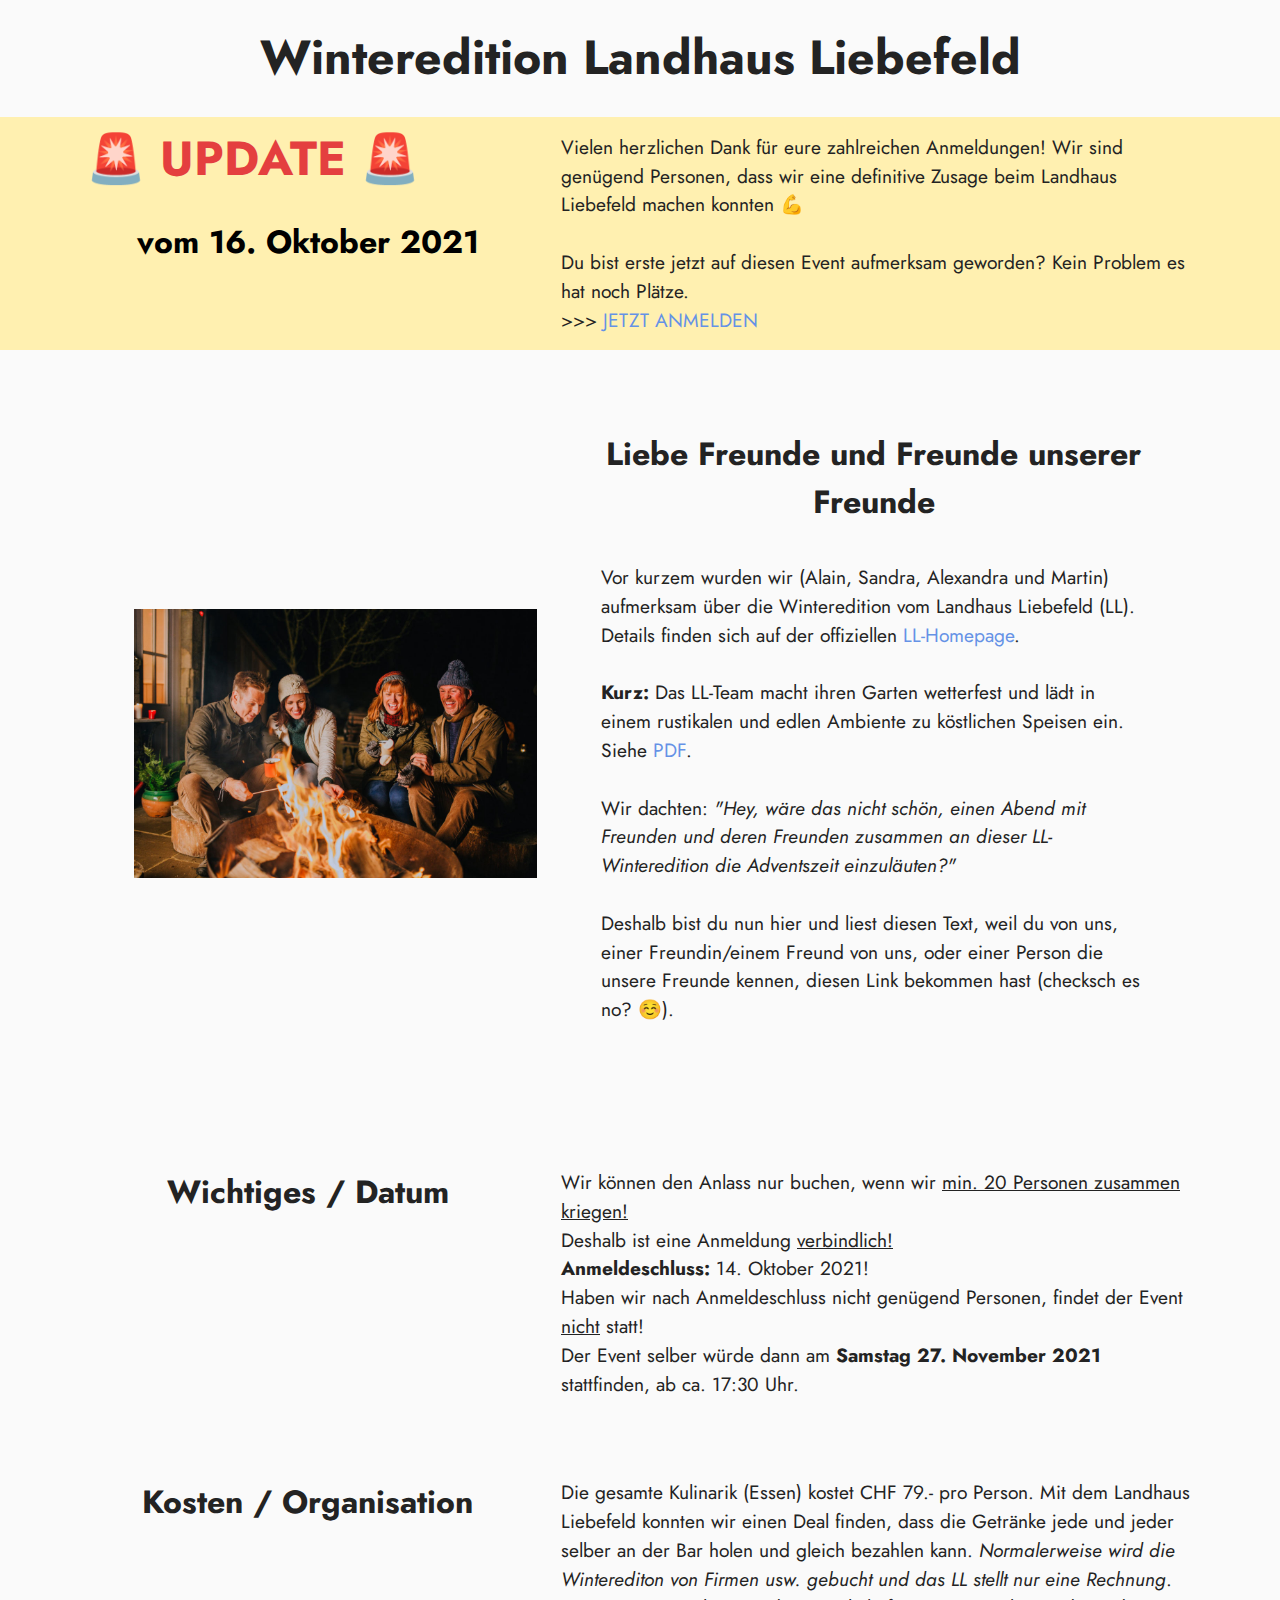
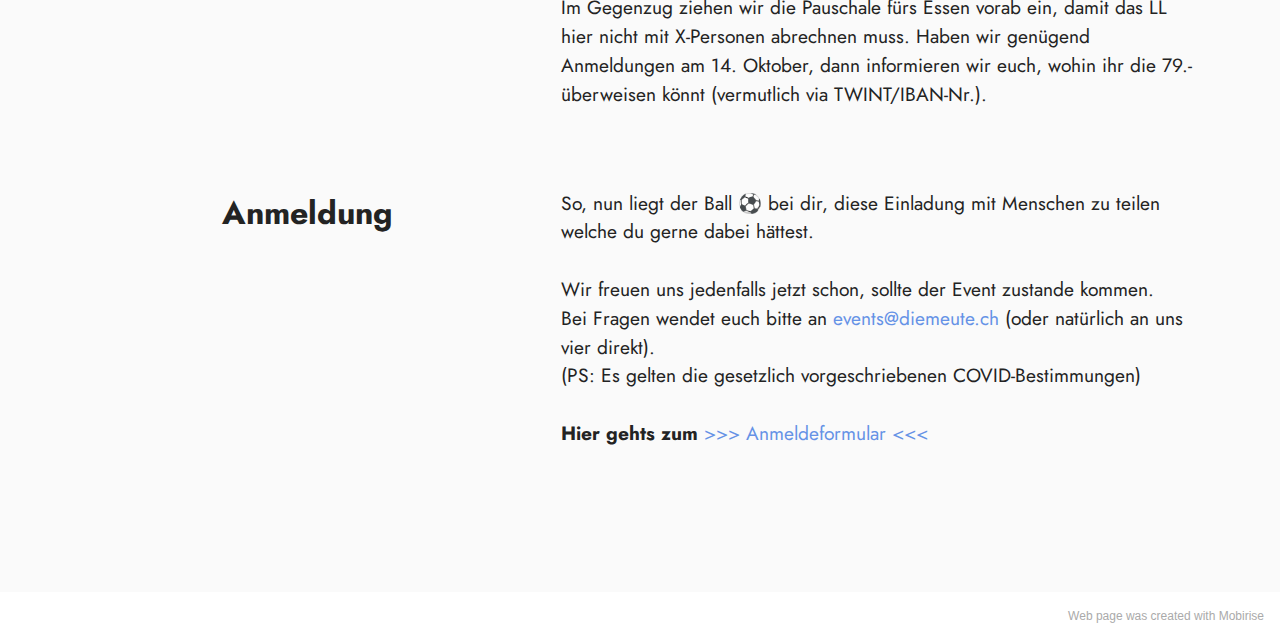
==== commit b3599331: "update message" ====
--- a/export/winter21.html
+++ b/export/winter21.html
@@ -40,6 +40,21 @@
                 <h3 class="mbr-section-title mbr-fonts-style align-center mb-4 display-2"><strong>Winteredition Landhaus Liebefeld</strong></h3>
                 
                 
+            </div>
+        </div>
+    </div>
+</section>
+
+<section data-bs-version="5.1" class="content10 cid-sMSRPTKQnA" id="content10-c">
+    
+    <div class="container">
+        <div class="row justify-content-center">
+            <div class="col-12 col-md">
+                <h5 class="mbr-section-title mbr-fonts-style mb-4 display-2"><strong>🚨 UPDATE 🚨</strong></h5>
+                <h6 class="mbr-section-subtitle mbr-fonts-style mb-4 display-5"><strong>vom 16. Oktober 2021</strong></h6>
+            </div>
+            <div class="col-md-12 col-lg-7">
+                <p class="mbr-text mbr-fonts-style display-7">Vielen herzlichen Dank für eure zahlreichen Anmeldungen! Wir sind genügend Personen, dass wir eine definitive Zusage beim Landhaus Liebefeld machen konnten 💪<br><br>Du bist erste jetzt auf diesen Event aufmerksam geworden?&nbsp;Kein Problem es hat noch Plätze. <br>&gt;&gt;&gt;&nbsp;<a href="https://forms.office.com/r/6AAPatwAYr" class="text-primary" target="_blank">JETZT ANMELDEN</a><br></p>
             </div>
         </div>
     </div>
@@ -114,7 +129,7 @@
             </div>
         </div>
     </div>
-</section><section style="background-color: #fff; font-family: -apple-system, BlinkMacSystemFont, 'Segoe UI', 'Roboto', 'Helvetica Neue', Arial, sans-serif; color:#aaa; font-size:12px; padding: 0; align-items: center; display: flex;"><a href="https://mobirise.site/a" style="flex: 1 1; height: 3rem; padding-left: 1rem;"></a><p style="flex: 0 0 auto; margin:0; padding-right:1rem;">Built with Mobirise - <a href="https://mobirise.site/l" style="color:#aaa;">Check it</a></p></section><script src="assets/bootstrap/js/bootstrap.bundle.min.js"></script>  <script src="assets/smoothscroll/smooth-scroll.js"></script>  <script src="assets/ytplayer/index.js"></script>  <script src="assets/theme/js/script.js"></script>  
+</section><section style="background-color: #fff; font-family: -apple-system, BlinkMacSystemFont, 'Segoe UI', 'Roboto', 'Helvetica Neue', Arial, sans-serif; color:#aaa; font-size:12px; padding: 0; align-items: center; display: flex;"><a href="https://mobirise.site/u" style="flex: 1 1; height: 3rem; padding-left: 1rem;"></a><p style="flex: 0 0 auto; margin:0; padding-right:1rem;">Web page <a href="https://mobirise.site/f" style="color:#aaa;">was created</a> with Mobirise</p></section><script src="assets/bootstrap/js/bootstrap.bundle.min.js"></script>  <script src="assets/smoothscroll/smooth-scroll.js"></script>  <script src="assets/ytplayer/index.js"></script>  <script src="assets/theme/js/script.js"></script>  
   
   
 </body>
--- a/export/assets/mobirise/css/mbr-additional.css
+++ b/export/assets/mobirise/css/mbr-additional.css
@@ -698,6 +698,18 @@
   padding-bottom: 0rem;
   background-color: #fafafa;
 }
+.cid-sMSRPTKQnA {
+  padding-top: 1rem;
+  padding-bottom: 0rem;
+  background-color: #fff0b0;
+}
+.cid-sMSRPTKQnA .mbr-section-subtitle {
+  text-align: center;
+  color: #000000;
+}
+.cid-sMSRPTKQnA .mbr-section-title {
+  color: #e43f3f;
+}
 .cid-sJLNBkLVRf {
   padding-top: 0rem;
   padding-bottom: 0rem;
--- a/export/assets/mobirise/css/mbr-additional.css
+++ b/export/assets/mobirise/css/mbr-additional.css
@@ -698,6 +698,18 @@
   padding-bottom: 0rem;
   background-color: #fafafa;
 }
+.cid-sMSRPTKQnA {
+  padding-top: 1rem;
+  padding-bottom: 0rem;
+  background-color: #fff0b0;
+}
+.cid-sMSRPTKQnA .mbr-section-subtitle {
+  text-align: center;
+  color: #000000;
+}
+.cid-sMSRPTKQnA .mbr-section-title {
+  color: #e43f3f;
+}
 .cid-sJLNBkLVRf {
   padding-top: 0rem;
   padding-bottom: 0rem;
